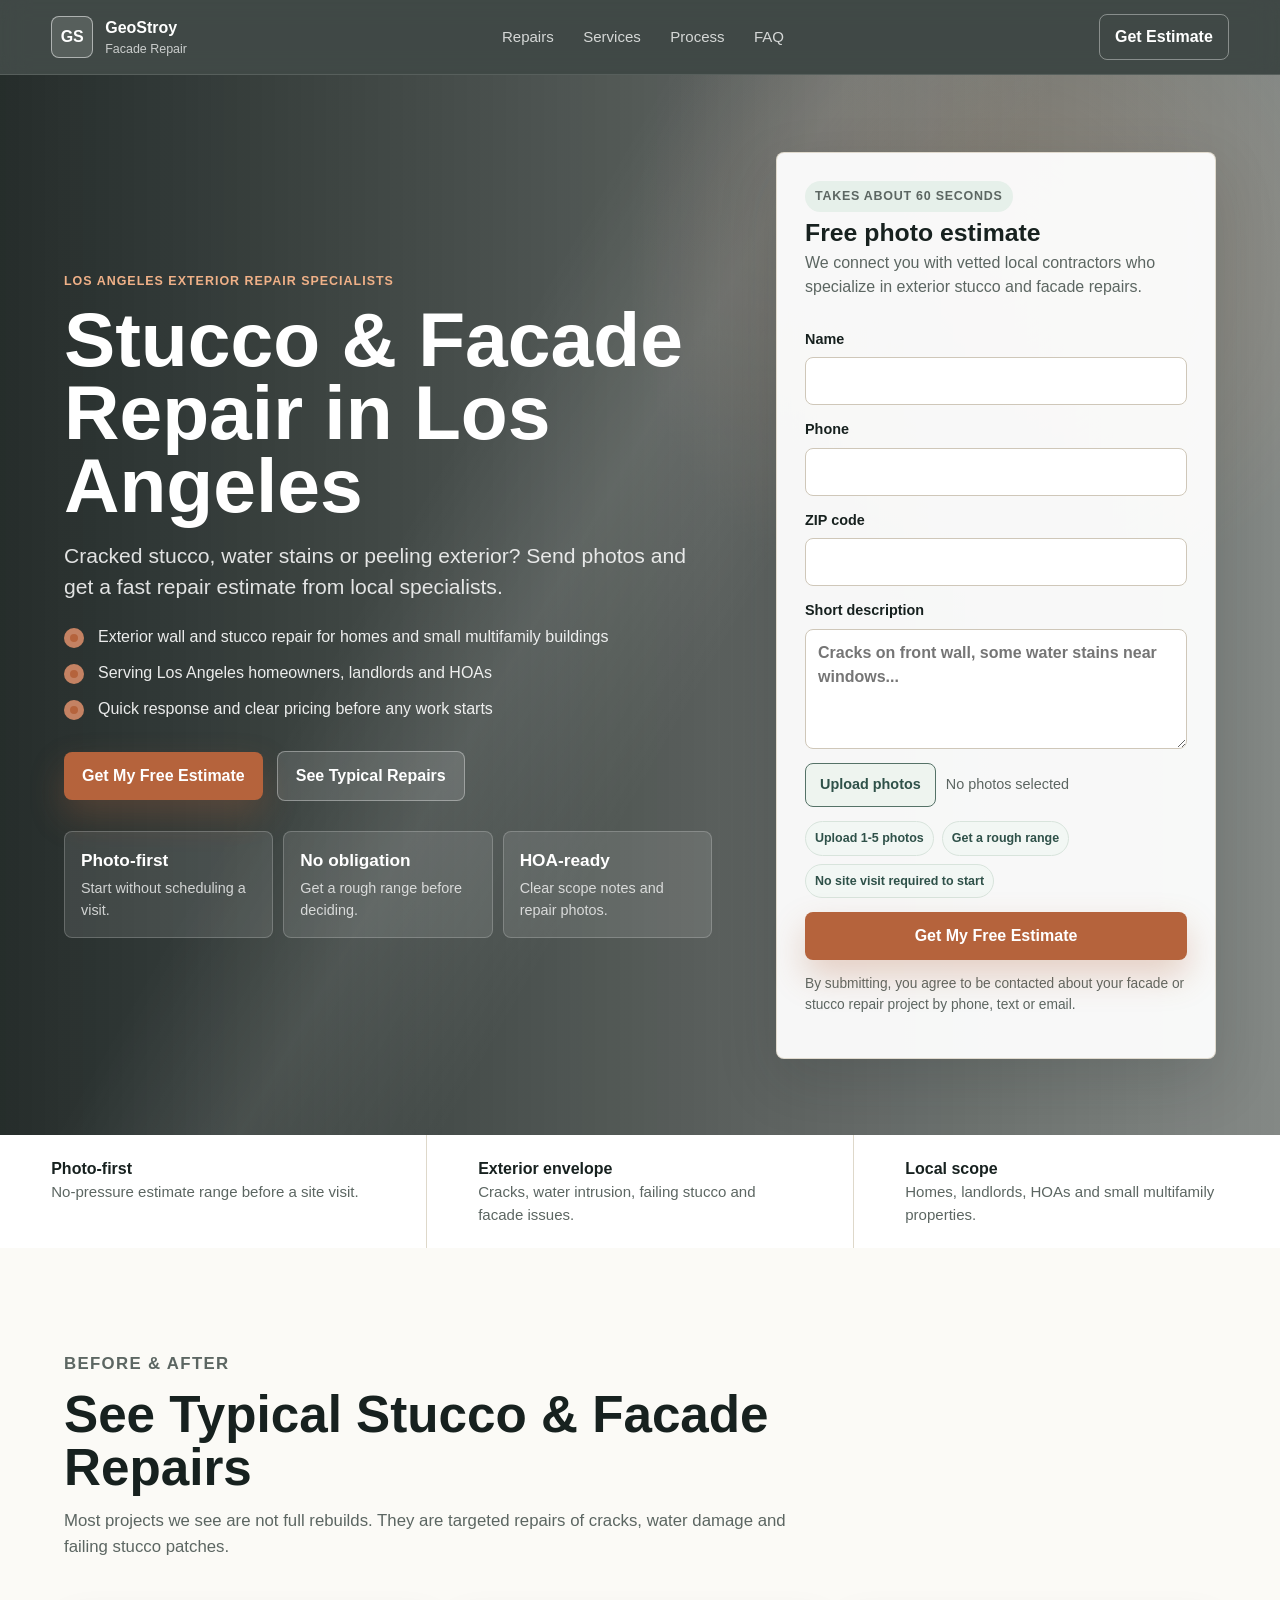
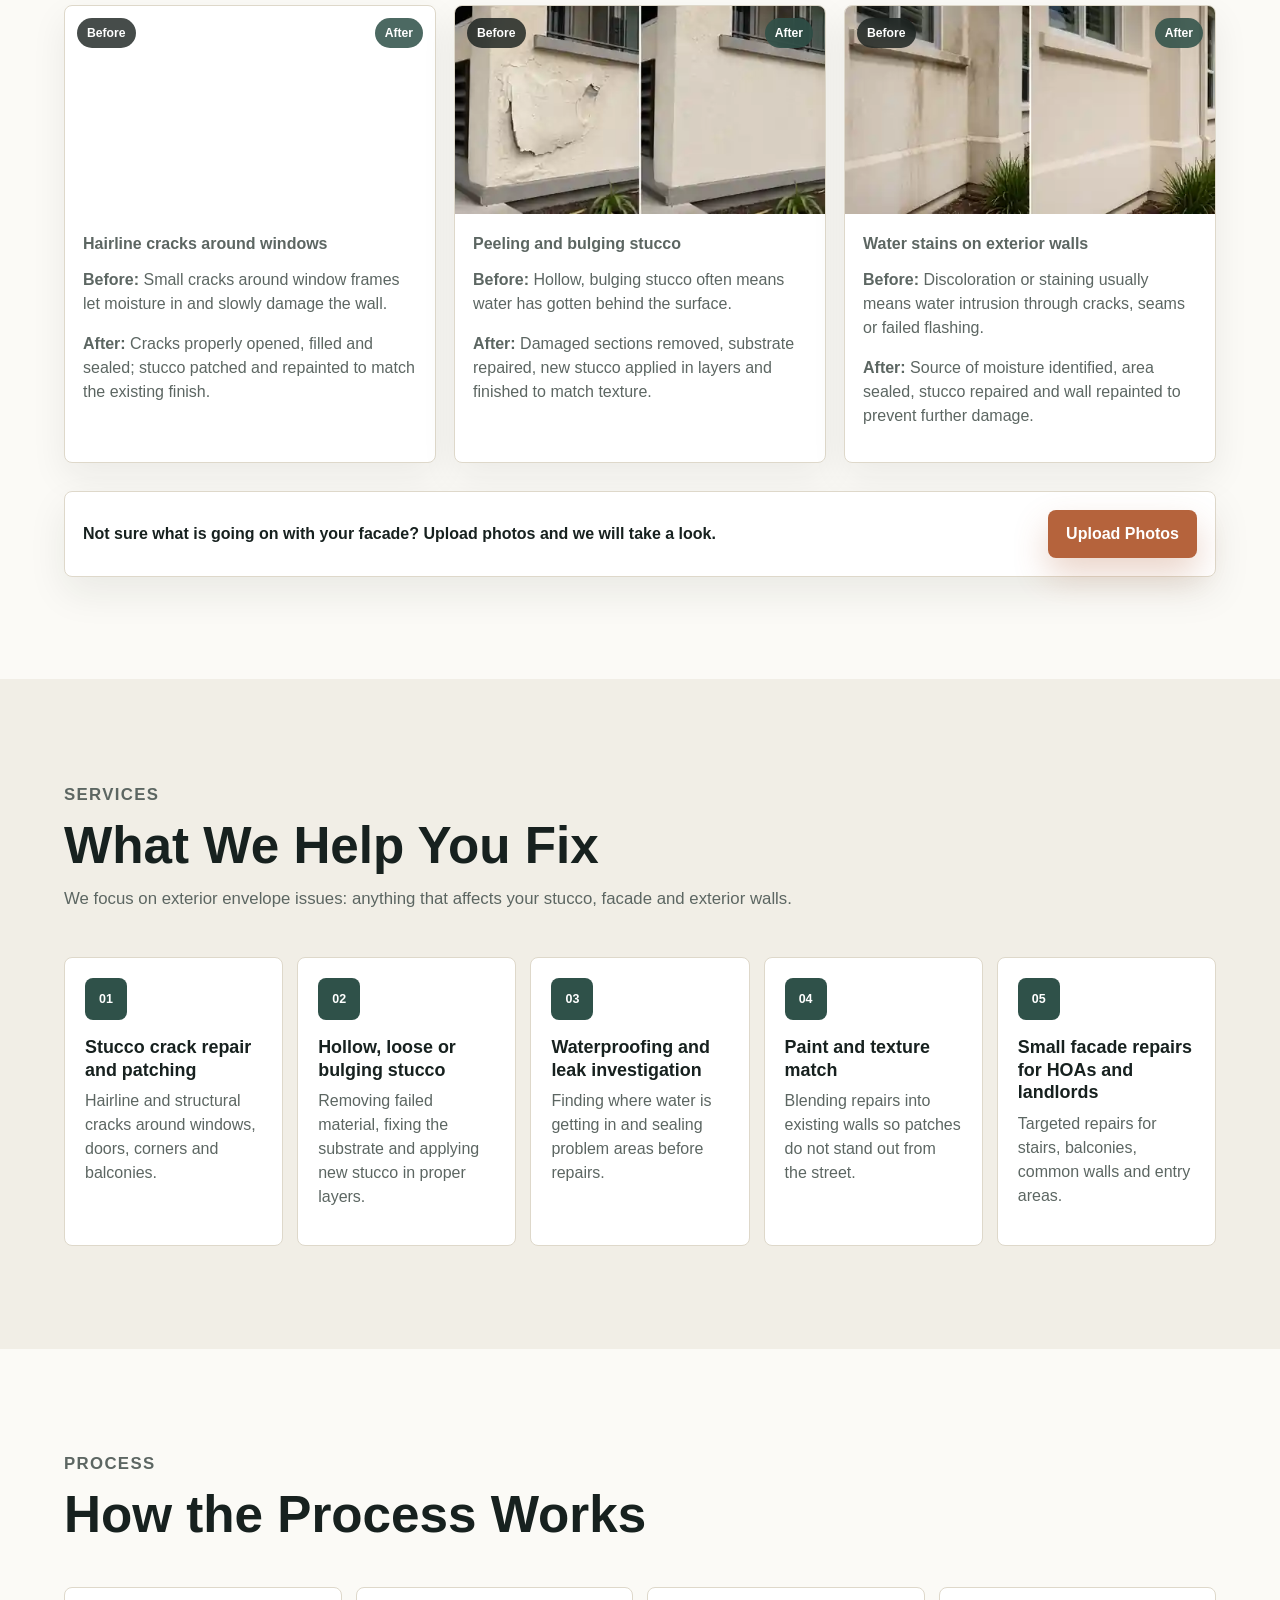
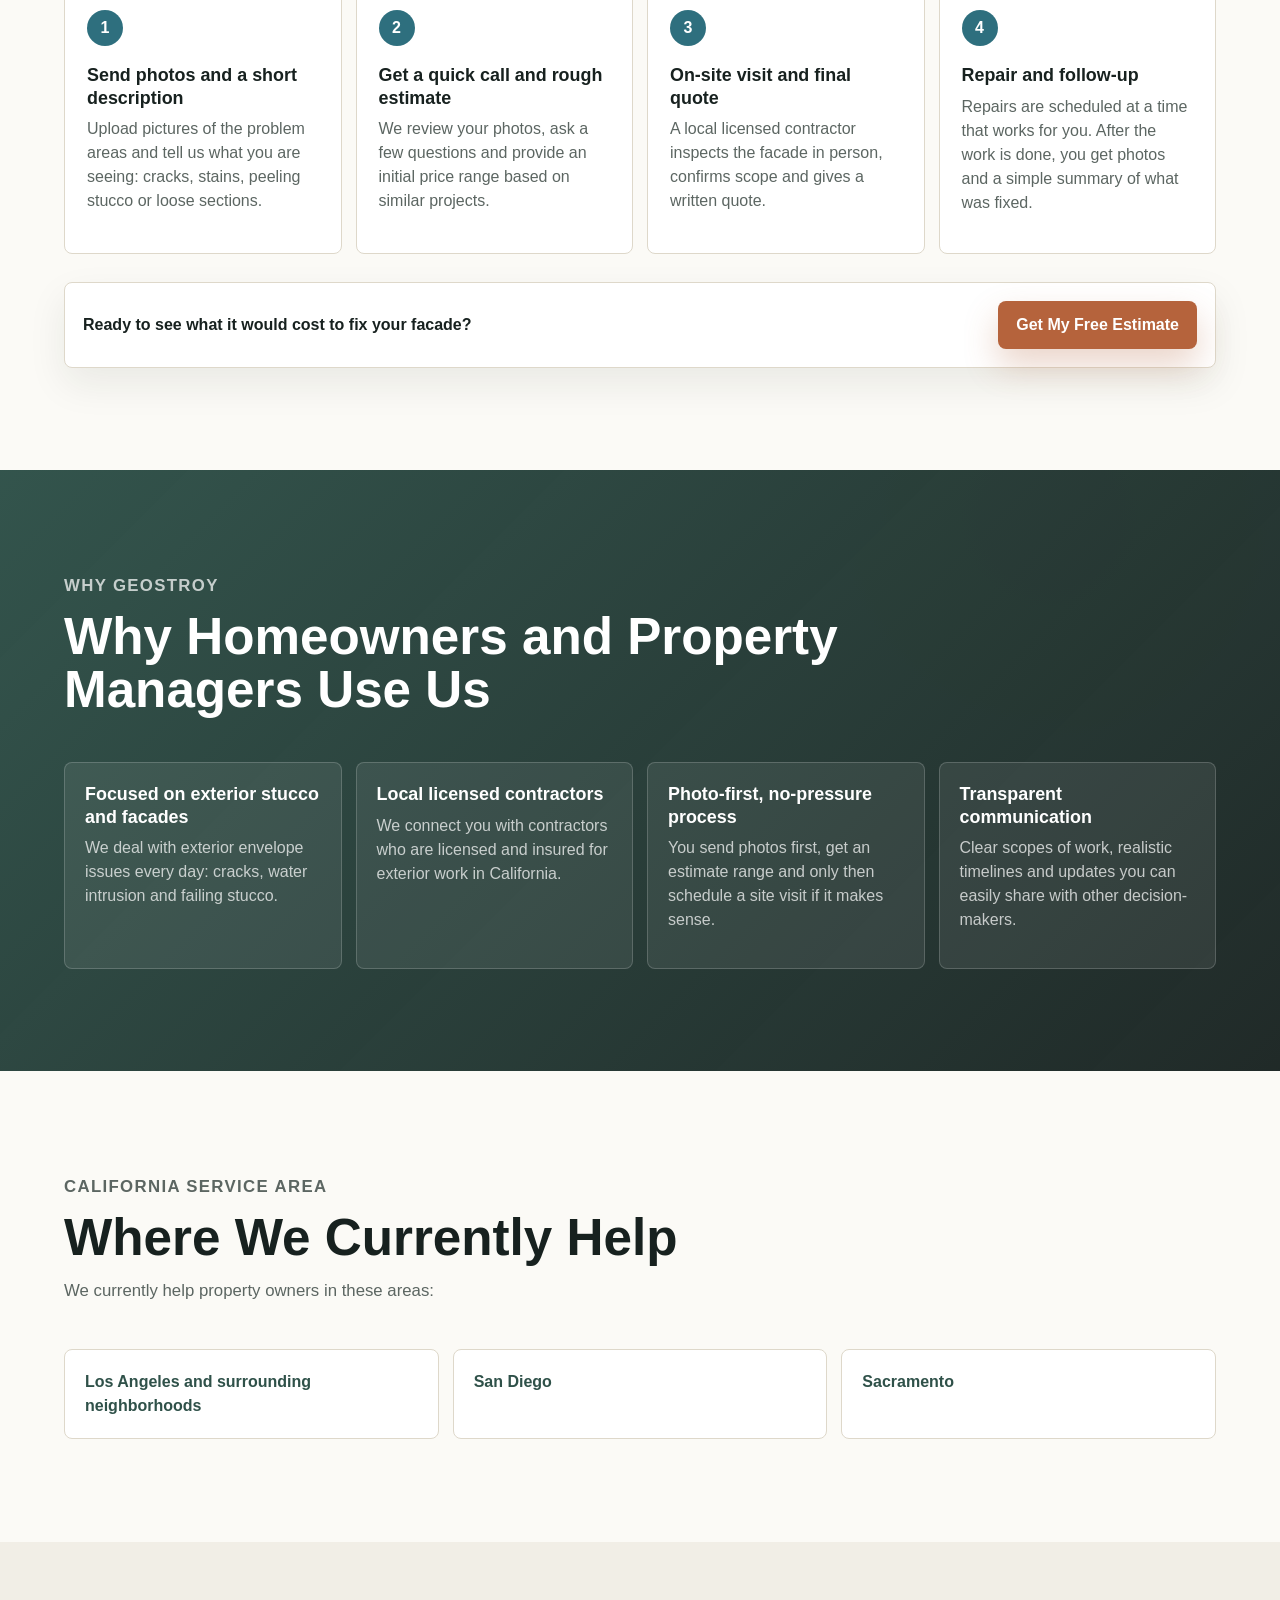
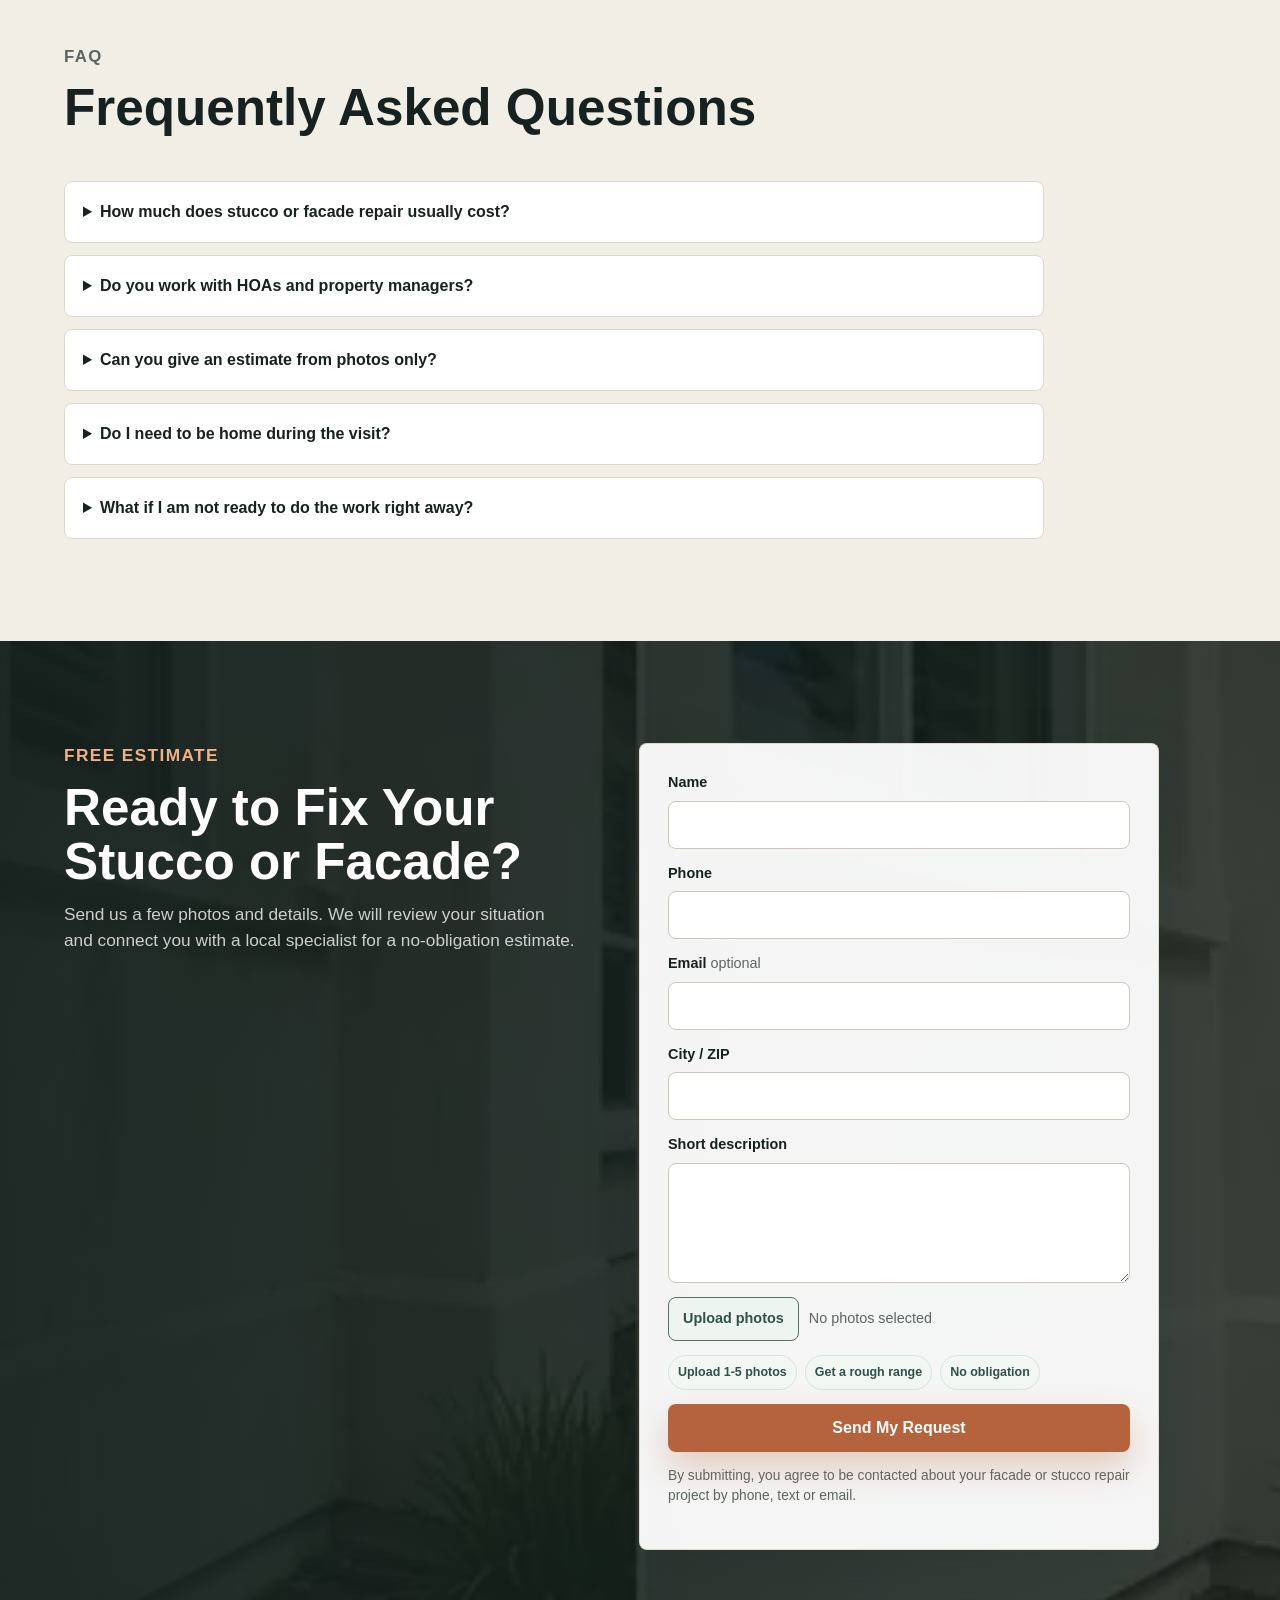
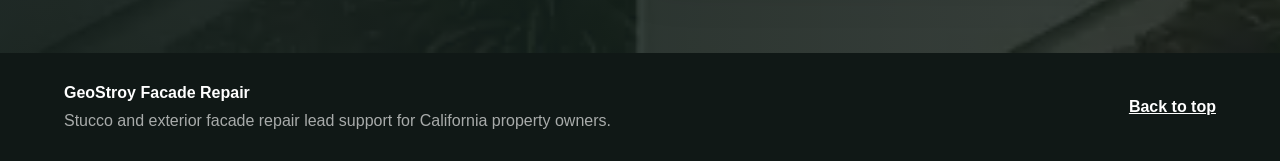
==== index.html @ 7bb6bbc4 "Add GeoStroy landing page" ====
<!doctype html>
<html lang="en">
  <head>
    <meta charset="utf-8">
    <meta name="viewport" content="width=device-width, initial-scale=1">
    <title>GeoStroy Facade Repair | Stucco & Facade Repair in Los Angeles</title>
    <meta name="description" content="Cracked stucco, water stains, or peeling exterior? Send photos and get a fast stucco and facade repair estimate from local specialists in Los Angeles.">
    <link rel="stylesheet" href="styles.css">
  </head>
  <body>
    <header class="site-header" aria-label="Main navigation">
      <a class="brand" href="#top" aria-label="GeoStroy Facade Repair home">
        <span class="brand-mark">GS</span>
        <span>
          <strong>GeoStroy</strong>
          <small>Facade Repair</small>
        </span>
      </a>
      <nav class="nav-links" aria-label="Page sections">
        <a href="#repairs">Repairs</a>
        <a href="#services">Services</a>
        <a href="#process">Process</a>
        <a href="#faq">FAQ</a>
      </nav>
      <a class="header-cta" href="#estimate">Get Estimate</a>
    </header>

    <main id="top">
      <section class="hero">
        <div class="hero-content">
          <p class="eyebrow">Los Angeles exterior repair specialists</p>
          <h1>Stucco &amp; Facade Repair in Los Angeles</h1>
          <p class="hero-subtitle">Cracked stucco, water stains or peeling exterior? Send photos and get a fast repair estimate from local specialists.</p>
          <ul class="hero-points" aria-label="Key benefits">
            <li>Exterior wall and stucco repair for homes and small multifamily buildings</li>
            <li>Serving Los Angeles homeowners, landlords and HOAs</li>
            <li>Quick response and clear pricing before any work starts</li>
          </ul>
          <div class="hero-actions">
            <a class="button button-primary" href="#estimate">Get My Free Estimate</a>
            <a class="button button-secondary" href="#repairs">See Typical Repairs</a>
          </div>
          <div class="hero-trust" aria-label="Estimate advantages">
            <div>
              <strong>Photo-first</strong>
              <span>Start without scheduling a visit.</span>
            </div>
            <div>
              <strong>No obligation</strong>
              <span>Get a rough range before deciding.</span>
            </div>
            <div>
              <strong>HOA-ready</strong>
              <span>Clear scope notes and repair photos.</span>
            </div>
          </div>
        </div>

        <form class="lead-form hero-form" id="estimate" data-lead-form data-source="hero">
          <div class="form-heading">
            <p class="form-kicker">Takes about 60 seconds</p>
            <h2>Free photo estimate</h2>
            <p>We connect you with vetted local contractors who specialize in exterior stucco and facade repairs.</p>
          </div>
          <label>
            <span>Name</span>
            <input type="text" name="name" autocomplete="name" required>
          </label>
          <label>
            <span>Phone</span>
            <input type="tel" name="phone" autocomplete="tel" required>
          </label>
          <label>
            <span>ZIP code</span>
            <input type="text" name="zip" inputmode="numeric" autocomplete="postal-code" required>
          </label>
          <label>
            <span>Short description</span>
            <textarea name="description" rows="4" placeholder="Cracks on front wall, some water stains near windows..." required></textarea>
          </label>
          <label class="file-control">
            <input type="file" name="photos" accept="image/*" multiple>
            <span class="file-button">Upload photos</span>
            <span class="file-name" data-file-name>No photos selected</span>
          </label>
          <div class="form-perks" aria-label="Form benefits">
            <span>Upload 1-5 photos</span>
            <span>Get a rough range</span>
            <span>No site visit required to start</span>
          </div>
          <button class="button button-primary form-submit" type="submit">Get My Free Estimate</button>
          <p class="form-note">By submitting, you agree to be contacted about your facade or stucco repair project by phone, text or email.</p>
          <p class="form-status" role="status" aria-live="polite"></p>
        </form>
      </section>

      <section class="proof-strip" aria-label="Project proof points">
        <div>
          <strong>Photo-first</strong>
          <span>No-pressure estimate range before a site visit.</span>
        </div>
        <div>
          <strong>Exterior envelope</strong>
          <span>Cracks, water intrusion, failing stucco and facade issues.</span>
        </div>
        <div>
          <strong>Local scope</strong>
          <span>Homes, landlords, HOAs and small multifamily properties.</span>
        </div>
      </section>

      <section class="section" id="repairs">
        <div class="section-heading">
          <p class="eyebrow">Before &amp; after</p>
          <h2>See Typical Stucco &amp; Facade Repairs</h2>
          <p>Most projects we see are not full rebuilds. They are targeted repairs of cracks, water damage and failing stucco patches.</p>
        </div>
        <div class="repair-grid">
          <article class="repair-card">
            <div class="repair-media">
              <img src="assets/stucco-cracks-before-after-480q30.webp" alt="Before and after stucco cracks repaired around a window" loading="lazy">
              <span class="before-badge">Before</span>
              <span class="after-badge">After</span>
            </div>
            <div class="card-body">
              <p class="card-label">Hairline cracks around windows</p>
              <p><strong>Before:</strong> Small cracks around window frames let moisture in and slowly damage the wall.</p>
              <p><strong>After:</strong> Cracks properly opened, filled and sealed; stucco patched and repainted to match the existing finish.</p>
            </div>
          </article>
          <article class="repair-card">
            <div class="repair-media">
              <img src="assets/peeling-stucco-before-after-480q30.webp" alt="Before and after peeling stucco repaired on an exterior wall" loading="lazy">
              <span class="before-badge">Before</span>
              <span class="after-badge">After</span>
            </div>
            <div class="card-body">
              <p class="card-label">Peeling and bulging stucco</p>
              <p><strong>Before:</strong> Hollow, bulging stucco often means water has gotten behind the surface.</p>
              <p><strong>After:</strong> Damaged sections removed, substrate repaired, new stucco applied in layers and finished to match texture.</p>
            </div>
          </article>
          <article class="repair-card">
            <div class="repair-media">
              <img src="assets/water-stains-before-after-480q30.webp" alt="Before and after water stains removed from exterior stucco" loading="lazy">
              <span class="before-badge">Before</span>
              <span class="after-badge">After</span>
            </div>
            <div class="card-body">
              <p class="card-label">Water stains on exterior walls</p>
              <p><strong>Before:</strong> Discoloration or staining usually means water intrusion through cracks, seams or failed flashing.</p>
              <p><strong>After:</strong> Source of moisture identified, area sealed, stucco repaired and wall repainted to prevent further damage.</p>
            </div>
          </article>
        </div>
        <div class="inline-cta">
          <p>Not sure what is going on with your facade? Upload photos and we will take a look.</p>
          <a class="button button-primary" href="#estimate">Upload Photos</a>
        </div>
      </section>

      <section class="section muted" id="services">
        <div class="section-heading">
          <p class="eyebrow">Services</p>
          <h2>What We Help You Fix</h2>
          <p>We focus on exterior envelope issues: anything that affects your stucco, facade and exterior walls.</p>
        </div>
        <div class="service-grid">
          <article>
            <span class="icon" aria-hidden="true">01</span>
            <h3>Stucco crack repair and patching</h3>
            <p>Hairline and structural cracks around windows, doors, corners and balconies.</p>
          </article>
          <article>
            <span class="icon" aria-hidden="true">02</span>
            <h3>Hollow, loose or bulging stucco</h3>
            <p>Removing failed material, fixing the substrate and applying new stucco in proper layers.</p>
          </article>
          <article>
            <span class="icon" aria-hidden="true">03</span>
            <h3>Waterproofing and leak investigation</h3>
            <p>Finding where water is getting in and sealing problem areas before repairs.</p>
          </article>
          <article>
            <span class="icon" aria-hidden="true">04</span>
            <h3>Paint and texture match</h3>
            <p>Blending repairs into existing walls so patches do not stand out from the street.</p>
          </article>
          <article>
            <span class="icon" aria-hidden="true">05</span>
            <h3>Small facade repairs for HOAs and landlords</h3>
            <p>Targeted repairs for stairs, balconies, common walls and entry areas.</p>
          </article>
        </div>
      </section>

      <section class="section process" id="process">
        <div class="section-heading">
          <p class="eyebrow">Process</p>
          <h2>How the Process Works</h2>
        </div>
        <div class="timeline">
          <article>
            <span>1</span>
            <h3>Send photos and a short description</h3>
            <p>Upload pictures of the problem areas and tell us what you are seeing: cracks, stains, peeling stucco or loose sections.</p>
          </article>
          <article>
            <span>2</span>
            <h3>Get a quick call and rough estimate</h3>
            <p>We review your photos, ask a few questions and provide an initial price range based on similar projects.</p>
          </article>
          <article>
            <span>3</span>
            <h3>On-site visit and final quote</h3>
            <p>A local licensed contractor inspects the facade in person, confirms scope and gives a written quote.</p>
          </article>
          <article>
            <span>4</span>
            <h3>Repair and follow-up</h3>
            <p>Repairs are scheduled at a time that works for you. After the work is done, you get photos and a simple summary of what was fixed.</p>
          </article>
        </div>
        <div class="inline-cta">
          <p>Ready to see what it would cost to fix your facade?</p>
          <a class="button button-primary" href="#estimate">Get My Free Estimate</a>
        </div>
      </section>

      <section class="section trust">
        <div class="section-heading">
          <p class="eyebrow">Why GeoStroy</p>
          <h2>Why Homeowners and Property Managers Use Us</h2>
        </div>
        <div class="trust-grid">
          <article>
            <h3>Focused on exterior stucco and facades</h3>
            <p>We deal with exterior envelope issues every day: cracks, water intrusion and failing stucco.</p>
          </article>
          <article>
            <h3>Local licensed contractors</h3>
            <p>We connect you with contractors who are licensed and insured for exterior work in California.</p>
          </article>
          <article>
            <h3>Photo-first, no-pressure process</h3>
            <p>You send photos first, get an estimate range and only then schedule a site visit if it makes sense.</p>
          </article>
          <article>
            <h3>Transparent communication</h3>
            <p>Clear scopes of work, realistic timelines and updates you can easily share with other decision-makers.</p>
          </article>
        </div>
      </section>

      <section class="section service-area" id="areas">
        <div class="section-heading">
          <p class="eyebrow">California service area</p>
          <h2>Where We Currently Help</h2>
          <p>We currently help property owners in these areas:</p>
        </div>
        <div class="area-links">
          <a href="locations/los-angeles.html">Los Angeles and surrounding neighborhoods</a>
          <a href="locations/san-diego.html">San Diego</a>
          <a href="locations/sacramento.html">Sacramento</a>
        </div>
      </section>

      <section class="section faq muted" id="faq">
        <div class="section-heading">
          <p class="eyebrow">FAQ</p>
          <h2>Frequently Asked Questions</h2>
        </div>
        <div class="faq-list">
          <details>
            <summary>How much does stucco or facade repair usually cost?</summary>
            <p>Most small stucco repairs and crack fixes for a single-family home fall somewhere between $500 and $3,000, depending on how many areas are affected and whether there is water damage behind the surface. Larger multifamily or HOA projects can cost more and usually require an on-site inspection for accurate pricing.</p>
          </details>
          <details>
            <summary>Do you work with HOAs and property managers?</summary>
            <p>Yes. Many of our projects come from HOAs, small multifamily owners and property managers who need targeted repairs with clear documentation and photos for their boards.</p>
          </details>
          <details>
            <summary>Can you give an estimate from photos only?</summary>
            <p>We can usually provide a rough range based on photos and your description. A firm quote requires a site visit to see what is happening behind the surface.</p>
          </details>
          <details>
            <summary>Do I need to be home during the visit?</summary>
            <p>For exterior inspections, access is often possible without you being present, as long as we can reach the areas that need to be checked.</p>
          </details>
          <details>
            <summary>What if I am not ready to do the work right away?</summary>
            <p>That is fine. Our goal is to help you understand the condition of your facade and what it would take to fix it, so you can plan ahead.</p>
          </details>
        </div>
      </section>

      <section class="section bottom-cta">
        <div class="bottom-copy">
          <p class="eyebrow">Free estimate</p>
          <h2>Ready to Fix Your Stucco or Facade?</h2>
          <p>Send us a few photos and details. We will review your situation and connect you with a local specialist for a no-obligation estimate.</p>
        </div>
        <form class="lead-form" data-lead-form data-source="bottom">
          <label>
            <span>Name</span>
            <input type="text" name="name" autocomplete="name" required>
          </label>
          <label>
            <span>Phone</span>
            <input type="tel" name="phone" autocomplete="tel" required>
          </label>
          <label>
            <span>Email <em>optional</em></span>
            <input type="email" name="email" autocomplete="email">
          </label>
          <label>
            <span>City / ZIP</span>
            <input type="text" name="cityZip" autocomplete="postal-code" required>
          </label>
          <label>
            <span>Short description</span>
            <textarea name="description" rows="4" required></textarea>
          </label>
          <label class="file-control">
            <input type="file" name="photos" accept="image/*" multiple>
            <span class="file-button">Upload photos</span>
            <span class="file-name" data-file-name>No photos selected</span>
          </label>
          <div class="form-perks" aria-label="Form benefits">
            <span>Upload 1-5 photos</span>
            <span>Get a rough range</span>
            <span>No obligation</span>
          </div>
          <button class="button button-primary form-submit" type="submit">Send My Request</button>
          <p class="form-note">By submitting, you agree to be contacted about your facade or stucco repair project by phone, text or email.</p>
          <p class="form-status" role="status" aria-live="polite"></p>
        </form>
      </section>
    </main>

    <a class="mobile-sticky-cta" href="#estimate" aria-label="Get a free stucco repair estimate">
      <strong>Get My Free Estimate</strong>
      <span>Upload photos in about 60 seconds</span>
    </a>

    <footer class="site-footer">
      <div>
        <strong>GeoStroy Facade Repair</strong>
        <p>Stucco and exterior facade repair lead support for California property owners.</p>
      </div>
      <a href="#top">Back to top</a>
    </footer>

    <script src="script.js"></script>
  </body>
</html>
---- styles.css ----
:root {
  --ink: #17211f;
  --muted-ink: #5c6662;
  --paper: #fbfaf6;
  --surface: #ffffff;
  --sand: #eee6d7;
  --sage: #557267;
  --sage-dark: #2f5149;
  --clay: #b5633c;
  --ocean: #2e6f7e;
  --line: #ded8ca;
  --shadow: 0 22px 60px rgba(23, 33, 31, 0.16);
  --shadow-strong: 0 30px 90px rgba(11, 22, 19, 0.28);
  --radius: 8px;
}

* {
  box-sizing: border-box;
}

html {
  scroll-behavior: smooth;
}

body {
  margin: 0;
  color: var(--ink);
  background: var(--paper);
  font-family: Arial, Helvetica, sans-serif;
  line-height: 1.5;
}

body::selection {
  color: #fff;
  background: var(--sage-dark);
}

img {
  display: block;
  max-width: 100%;
}

a {
  color: inherit;
}

.site-header {
  position: sticky;
  top: 0;
  z-index: 20;
  display: flex;
  align-items: center;
  justify-content: space-between;
  gap: 24px;
  padding: 14px clamp(18px, 4vw, 56px);
  color: #fff;
  background: rgba(23, 33, 31, 0.82);
  backdrop-filter: blur(14px);
  border-bottom: 1px solid rgba(255, 255, 255, 0.12);
}

.brand {
  display: inline-flex;
  align-items: center;
  gap: 12px;
  min-width: max-content;
  text-decoration: none;
}

.brand-mark {
  display: inline-grid;
  width: 42px;
  height: 42px;
  place-items: center;
  border: 1px solid rgba(255, 255, 255, 0.52);
  border-radius: var(--radius);
  color: #fff;
  background: rgba(255, 255, 255, 0.12);
  font-weight: 800;
  transition: transform 180ms ease, background 180ms ease;
}

.brand:hover .brand-mark {
  transform: rotate(-2deg) scale(1.03);
  background: rgba(255, 255, 255, 0.18);
}

.brand strong,
.brand small {
  display: block;
}

.brand small {
  color: rgba(255, 255, 255, 0.72);
  font-size: 0.78rem;
}

.nav-links {
  display: flex;
  align-items: center;
  gap: clamp(14px, 2.3vw, 30px);
  color: rgba(255, 255, 255, 0.78);
  font-size: 0.94rem;
}

.nav-links a,
.header-cta {
  text-decoration: none;
}

.nav-links a {
  position: relative;
}

.nav-links a::after {
  content: "";
  position: absolute;
  left: 0;
  right: 0;
  bottom: -8px;
  height: 2px;
  background: #f0b188;
  transform: scaleX(0);
  transform-origin: left;
  transition: transform 180ms ease;
}

.nav-links a:hover::after {
  transform: scaleX(1);
}

.header-cta {
  min-width: max-content;
  padding: 10px 15px;
  border: 1px solid rgba(255, 255, 255, 0.38);
  border-radius: var(--radius);
  color: #fff;
  font-weight: 700;
  transition: background 180ms ease, border-color 180ms ease, transform 180ms ease;
}

.header-cta:hover {
  transform: translateY(-1px);
  background: rgba(255, 255, 255, 0.13);
  border-color: rgba(255, 255, 255, 0.62);
}

.hero {
  position: relative;
  overflow: hidden;
  display: grid;
  grid-template-columns: minmax(0, 1fr) minmax(320px, 440px);
  align-items: center;
  gap: clamp(28px, 5vw, 74px);
  min-height: calc(100svh - 84px);
  padding: clamp(36px, 6vw, 90px) clamp(18px, 5vw, 74px);
  color: #fff;
  background:
    linear-gradient(90deg, rgba(14, 23, 21, 0.9) 0%, rgba(14, 23, 21, 0.72) 46%, rgba(14, 23, 21, 0.5) 100%),
    url("assets/stucco-cracks-before-after-480q30.webp") center / cover no-repeat;
}

.hero::before {
  content: "";
  position: absolute;
  inset: 0;
  pointer-events: none;
  background:
    linear-gradient(120deg, transparent 0 35%, rgba(255, 255, 255, 0.13) 45%, transparent 56%),
    radial-gradient(circle at 78% 18%, rgba(240, 177, 136, 0.28), transparent 28%);
  opacity: 0.72;
  animation: heroSheen 8s ease-in-out infinite alternate;
}

.hero > * {
  position: relative;
  z-index: 1;
}

.hero-content {
  max-width: 760px;
  animation: heroEnter 700ms ease both;
}

.eyebrow {
  margin: 0 0 12px;
  color: var(--clay);
  font-size: 0.78rem;
  font-weight: 800;
  letter-spacing: 0.08em;
  text-transform: uppercase;
}

.hero .eyebrow {
  color: #f0b188;
}

h1,
h2,
h3,
p {
  margin-top: 0;
}

h1 {
  max-width: 760px;
  margin-bottom: 18px;
  font-size: clamp(2.7rem, 6vw, 5.7rem);
  line-height: 0.95;
  letter-spacing: 0;
}

h2 {
  margin-bottom: 14px;
  font-size: clamp(2rem, 4vw, 3.4rem);
  line-height: 1.04;
  letter-spacing: 0;
}

h3 {
  margin-bottom: 8px;
  font-size: 1.12rem;
  line-height: 1.25;
}

.hero-subtitle {
  max-width: 640px;
  margin-bottom: 22px;
  color: rgba(255, 255, 255, 0.86);
  font-size: clamp(1.08rem, 2vw, 1.32rem);
}

.hero-points {
  display: grid;
  gap: 12px;
  max-width: 700px;
  margin: 0 0 30px;
  padding: 0;
  list-style: none;
}

.hero-points li {
  position: relative;
  padding-left: 34px;
  color: rgba(255, 255, 255, 0.9);
}

.hero-points li::before {
  content: "";
  position: absolute;
  left: 0;
  top: 3px;
  width: 20px;
  height: 20px;
  border-radius: 50%;
  background: var(--clay);
  box-shadow: inset 0 0 0 6px rgba(255, 255, 255, 0.2);
}

.hero-actions,
.inline-cta {
  display: flex;
  flex-wrap: wrap;
  align-items: center;
  gap: 14px;
}

.hero-trust {
  display: grid;
  grid-template-columns: repeat(3, minmax(0, 1fr));
  gap: 10px;
  max-width: 760px;
  margin-top: 30px;
}

.hero-trust div {
  min-height: 92px;
  padding: 16px;
  border: 1px solid rgba(255, 255, 255, 0.2);
  border-radius: var(--radius);
  background: rgba(255, 255, 255, 0.1);
  backdrop-filter: blur(10px);
}

.hero-trust strong,
.hero-trust span {
  display: block;
}

.hero-trust strong {
  margin-bottom: 4px;
  font-size: 1.08rem;
}

.hero-trust span {
  color: rgba(255, 255, 255, 0.76);
  font-size: 0.9rem;
}

.button {
  display: inline-flex;
  align-items: center;
  justify-content: center;
  min-height: 48px;
  padding: 12px 18px;
  border: 0;
  border-radius: var(--radius);
  cursor: pointer;
  font: inherit;
  font-weight: 800;
  text-decoration: none;
  position: relative;
  overflow: hidden;
  transition: transform 160ms ease, background 160ms ease, border-color 160ms ease, box-shadow 160ms ease;
}

.button:hover {
  transform: translateY(-1px);
}

.button-primary {
  color: #fff;
  background: var(--clay);
  box-shadow: 0 16px 34px rgba(181, 99, 60, 0.28);
}

.button-primary:hover {
  background: #9e4f2e;
  box-shadow: 0 18px 40px rgba(181, 99, 60, 0.36);
}

.button-secondary {
  color: #fff;
  background: rgba(255, 255, 255, 0.12);
  border: 1px solid rgba(255, 255, 255, 0.35);
}

.lead-form {
  display: grid;
  gap: 14px;
  padding: clamp(18px, 3vw, 28px);
  border: 1px solid rgba(222, 216, 202, 0.9);
  border-radius: var(--radius);
  color: var(--ink);
  background: rgba(255, 255, 255, 0.95);
  box-shadow: var(--shadow);
  animation: formEnter 780ms 120ms ease both;
}

.hero-form {
  align-self: center;
  transform-origin: center right;
}

.form-heading h2 {
  margin-bottom: 5px;
  font-size: 1.55rem;
}

.form-kicker {
  width: max-content;
  max-width: 100%;
  margin-bottom: 8px;
  padding: 6px 10px;
  border-radius: 999px;
  color: var(--sage-dark);
  background: #e6f0ea;
  font-size: 0.78rem;
  font-weight: 900;
  text-transform: uppercase;
  letter-spacing: 0.06em;
}

.form-heading p,
.form-note,
.form-status,
.section-heading p,
.card-body p,
.service-grid p,
.timeline p,
.trust-grid p,
.site-footer p {
  color: var(--muted-ink);
}

label {
  display: grid;
  gap: 7px;
  font-weight: 800;
  transition: color 160ms ease;
}

label:focus-within {
  color: var(--ocean);
}

label span {
  font-size: 0.9rem;
}

label em {
  color: var(--muted-ink);
  font-style: normal;
  font-weight: 500;
}

input,
textarea {
  width: 100%;
  min-height: 46px;
  border: 1px solid #cfc7b9;
  border-radius: var(--radius);
  padding: 11px 12px;
  color: var(--ink);
  background: #fff;
  font: inherit;
  transition: border-color 160ms ease, box-shadow 160ms ease, transform 160ms ease;
}

textarea {
  resize: vertical;
}

input:focus,
textarea:focus {
  outline: 3px solid rgba(46, 111, 126, 0.22);
  border-color: var(--ocean);
  box-shadow: 0 10px 24px rgba(46, 111, 126, 0.09);
}

.file-control {
  grid-template-columns: auto minmax(0, 1fr);
  align-items: center;
  gap: 10px;
  font-weight: 700;
}

.file-control input {
  position: absolute;
  width: 1px;
  height: 1px;
  overflow: hidden;
  clip: rect(0 0 0 0);
}

.file-button {
  display: inline-flex;
  align-items: center;
  justify-content: center;
  min-height: 44px;
  padding: 10px 14px;
  border: 1px solid var(--sage);
  border-radius: var(--radius);
  color: var(--sage-dark);
  background: #eef4ef;
  transition: transform 160ms ease, background 160ms ease;
}

.file-control:hover .file-button {
  transform: translateY(-1px);
  background: #e1ece5;
}

.file-name {
  min-width: 0;
  color: var(--muted-ink);
  font-size: 0.9rem;
  font-weight: 500;
  overflow-wrap: anywhere;
}

.form-submit {
  width: 100%;
}

.form-perks {
  display: flex;
  flex-wrap: wrap;
  gap: 8px;
}

.form-perks span {
  padding: 7px 9px;
  border: 1px solid #d8e4dc;
  border-radius: 999px;
  color: var(--sage-dark);
  background: #f2f7f4;
  font-size: 0.78rem;
  font-weight: 800;
}

.form-note,
.form-status {
  margin: 0;
  font-size: 0.86rem;
}

.form-status.success {
  color: var(--sage-dark);
  font-weight: 800;
}

.form-status.error {
  color: #9d2f26;
  font-weight: 800;
}

.proof-strip {
  display: grid;
  grid-template-columns: repeat(3, 1fr);
  gap: 1px;
  background: var(--line);
}

.proof-strip div {
  padding: 22px clamp(18px, 4vw, 56px);
  background: var(--surface);
  transition: transform 180ms ease, box-shadow 180ms ease;
}

.proof-strip div:hover {
  transform: translateY(-2px);
  box-shadow: 0 16px 38px rgba(23, 33, 31, 0.08);
}

.proof-strip strong,
.proof-strip span {
  display: block;
}

.proof-strip span {
  color: var(--muted-ink);
  font-size: 0.94rem;
}

.section {
  padding: clamp(58px, 8vw, 108px) clamp(18px, 5vw, 74px);
}

.muted {
  background: #f1eee6;
}

.section-heading {
  max-width: 850px;
  margin-bottom: clamp(26px, 4vw, 46px);
}

.section-heading p {
  max-width: 760px;
  font-size: 1.05rem;
}

.repair-grid {
  display: grid;
  grid-template-columns: repeat(3, minmax(0, 1fr));
  gap: 18px;
}

.repair-card,
.service-grid article,
.trust-grid article,
.timeline article,
.faq-list details {
  border: 1px solid var(--line);
  border-radius: var(--radius);
  background: var(--surface);
}

.repair-card {
  overflow: hidden;
  box-shadow: 0 14px 36px rgba(23, 33, 31, 0.07);
  transition: transform 220ms ease, box-shadow 220ms ease, border-color 220ms ease;
}

.repair-card:hover {
  transform: translateY(-5px);
  border-color: rgba(85, 114, 103, 0.45);
  box-shadow: var(--shadow);
}

.repair-media {
  position: relative;
  overflow: hidden;
}

.repair-media img {
  width: 100%;
  aspect-ratio: 16 / 9;
  object-fit: cover;
  transition: transform 360ms ease;
}

.repair-card:hover .repair-media img {
  transform: scale(1.035);
}

.before-badge,
.after-badge {
  position: absolute;
  top: 12px;
  padding: 6px 10px;
  border-radius: 999px;
  color: #fff;
  background: rgba(18, 26, 24, 0.78);
  backdrop-filter: blur(8px);
  font-size: 0.76rem;
  font-weight: 900;
}

.before-badge {
  left: 12px;
}

.after-badge {
  right: 12px;
  background: rgba(47, 81, 73, 0.86);
}

.card-body {
  padding: 18px;
}

.card-label {
  margin-bottom: 12px;
  color: var(--sage-dark);
  font-weight: 900;
}

.inline-cta {
  justify-content: space-between;
  margin-top: 28px;
  padding: 18px;
  border: 1px solid var(--line);
  border-radius: var(--radius);
  background: var(--surface);
  box-shadow: 0 16px 38px rgba(23, 33, 31, 0.08);
}

.inline-cta p {
  margin: 0;
  color: var(--ink);
  font-weight: 800;
}

.service-grid {
  display: grid;
  grid-template-columns: repeat(5, minmax(0, 1fr));
  gap: 14px;
}

.service-grid article,
.trust-grid article {
  padding: 20px;
  transition: transform 180ms ease, box-shadow 180ms ease, border-color 180ms ease;
}

.service-grid article:hover,
.trust-grid article:hover,
.timeline article:hover,
.area-links a:hover,
.faq-list details:hover {
  transform: translateY(-3px);
  border-color: rgba(85, 114, 103, 0.48);
  box-shadow: 0 18px 46px rgba(23, 33, 31, 0.1);
}

.icon {
  display: inline-grid;
  width: 42px;
  height: 42px;
  place-items: center;
  margin-bottom: 16px;
  border-radius: var(--radius);
  color: #fff;
  background: var(--sage-dark);
  font-size: 0.78rem;
  font-weight: 900;
  transition: transform 180ms ease, background 180ms ease;
}

.service-grid article:hover .icon {
  transform: rotate(-3deg) scale(1.05);
  background: var(--ocean);
}

.process {
  background: var(--paper);
}

.timeline {
  display: grid;
  grid-template-columns: repeat(4, minmax(0, 1fr));
  gap: 14px;
}

.timeline article {
  position: relative;
  padding: 22px;
  overflow: hidden;
  transition: transform 180ms ease, box-shadow 180ms ease, border-color 180ms ease;
}

.timeline article::after {
  content: "";
  position: absolute;
  inset: auto 22px 0;
  height: 3px;
  background: var(--clay);
  transform: scaleX(0);
  transform-origin: left;
  transition: transform 220ms ease;
}

.timeline article:hover::after {
  transform: scaleX(1);
}

.timeline span {
  display: inline-grid;
  width: 36px;
  height: 36px;
  place-items: center;
  margin-bottom: 18px;
  border-radius: 50%;
  color: #fff;
  background: var(--ocean);
  font-weight: 900;
}

.trust {
  color: #fff;
  background: var(--sage-dark);
  background:
    linear-gradient(135deg, rgba(47, 81, 73, 0.98), rgba(23, 33, 31, 0.96)),
    radial-gradient(circle at 82% 8%, rgba(240, 177, 136, 0.2), transparent 24%);
}

.trust .eyebrow,
.bottom-cta .eyebrow {
  color: #f0b188;
}

.trust .section-heading p,
.trust-grid p {
  color: rgba(255, 255, 255, 0.72);
}

.trust-grid {
  display: grid;
  grid-template-columns: repeat(4, minmax(0, 1fr));
  gap: 14px;
}

.trust-grid article {
  border-color: rgba(255, 255, 255, 0.18);
  background: rgba(255, 255, 255, 0.08);
}

.service-area {
  background: var(--paper);
}

.area-links {
  display: grid;
  grid-template-columns: repeat(3, minmax(0, 1fr));
  gap: 14px;
}

.area-links a {
  padding: 20px;
  border: 1px solid var(--line);
  border-radius: var(--radius);
  color: var(--sage-dark);
  background: #fff;
  font-weight: 900;
  text-decoration: none;
  transition: transform 180ms ease, box-shadow 180ms ease, border-color 180ms ease, color 180ms ease;
}

.area-links a:hover {
  color: var(--ocean);
}

.faq-list {
  display: grid;
  gap: 12px;
  max-width: 980px;
}

.faq-list details {
  padding: 0 18px;
  transition: transform 180ms ease, box-shadow 180ms ease, border-color 180ms ease;
}

.faq-list summary {
  cursor: pointer;
  padding: 18px 0;
  font-weight: 900;
}

.faq-list p {
  margin-bottom: 18px;
  color: var(--muted-ink);
}

.bottom-cta {
  display: grid;
  grid-template-columns: minmax(0, 0.9fr) minmax(320px, 520px);
  gap: clamp(28px, 5vw, 70px);
  align-items: start;
  color: #fff;
  background:
    linear-gradient(90deg, rgba(20, 32, 29, 0.94), rgba(20, 32, 29, 0.8)),
    url("assets/water-stains-before-after-480q30.webp") center / cover no-repeat;
}

.bottom-copy {
  position: sticky;
  top: 110px;
}

.bottom-copy p {
  max-width: 620px;
  color: rgba(255, 255, 255, 0.78);
  font-size: 1.08rem;
}

.site-footer {
  display: flex;
  align-items: center;
  justify-content: space-between;
  gap: 20px;
  padding: 28px clamp(18px, 5vw, 74px);
  color: #fff;
  background: #101816;
}

.site-footer p {
  margin: 4px 0 0;
  color: rgba(255, 255, 255, 0.64);
}

.site-footer a {
  color: #fff;
  font-weight: 800;
}

.mobile-sticky-cta {
  position: fixed;
  left: 16px;
  right: 16px;
  bottom: 14px;
  z-index: 30;
  display: none;
  padding: 12px 16px;
  border: 1px solid rgba(255, 255, 255, 0.34);
  border-radius: var(--radius);
  color: #fff;
  background: rgba(181, 99, 60, 0.96);
  box-shadow: var(--shadow-strong);
  text-align: center;
  text-decoration: none;
  transform: translateY(120%);
  transition: transform 220ms ease, opacity 220ms ease;
}

.mobile-sticky-cta strong,
.mobile-sticky-cta span {
  display: block;
}

.mobile-sticky-cta span {
  color: rgba(255, 255, 255, 0.82);
  font-size: 0.82rem;
}

.show-sticky-cta .mobile-sticky-cta {
  transform: translateY(0);
}

.hide-sticky-cta .mobile-sticky-cta {
  opacity: 0;
  pointer-events: none;
}

.reveal {
  opacity: 0;
  transform: translateY(24px);
  transition: opacity 560ms ease, transform 560ms ease;
  transition-delay: var(--reveal-delay, 0ms);
}

.reveal.is-visible {
  opacity: 1;
  transform: translateY(0);
}

@keyframes heroEnter {
  from {
    opacity: 0;
    transform: translateY(18px);
  }
  to {
    opacity: 1;
    transform: translateY(0);
  }
}

@keyframes formEnter {
  from {
    opacity: 0;
    transform: translateY(24px) scale(0.98);
  }
  to {
    opacity: 1;
    transform: translateY(0) scale(1);
  }
}

@keyframes heroSheen {
  from {
    transform: translateX(-4%);
    opacity: 0.45;
  }
  to {
    transform: translateX(4%);
    opacity: 0.8;
  }
}

.location-hero {
  min-height: 64svh;
  grid-template-columns: minmax(0, 1fr);
  align-items: end;
}

.location-hero .hero-content {
  max-width: 880px;
}

.compact-section {
  padding-top: clamp(44px, 6vw, 82px);
}

@media (max-width: 1120px) {
  .service-grid,
  .timeline,
  .trust-grid {
    grid-template-columns: repeat(2, minmax(0, 1fr));
  }

  .repair-grid {
    grid-template-columns: 1fr;
  }
}

@media (max-width: 860px) {
  .site-header {
    align-items: flex-start;
  }

  .nav-links {
    display: none;
  }

  .hero,
  .bottom-cta {
    grid-template-columns: 1fr;
  }

  .hero {
    min-height: auto;
  }

  .hero-form {
    align-self: stretch;
  }

  .proof-strip,
  .area-links {
    grid-template-columns: 1fr;
  }

  .hero-trust {
    grid-template-columns: 1fr;
  }

  .bottom-copy {
    position: static;
  }

  .mobile-sticky-cta {
    display: block;
  }

  body {
    padding-bottom: 84px;
  }
}

@media (max-width: 620px) {
  .site-header {
    padding: 12px 16px;
  }

  .brand small {
    display: none;
  }

  .header-cta {
    padding: 9px 12px;
    font-size: 0.9rem;
  }

  h1 {
    font-size: clamp(2.45rem, 16vw, 4rem);
  }

  .hero,
  .section {
    padding-inline: 16px;
  }

  .service-grid,
  .timeline,
  .trust-grid {
    grid-template-columns: 1fr;
  }

  .lead-form {
    padding: 16px;
  }

  .file-control {
    grid-template-columns: 1fr;
  }

  .site-footer {
    align-items: flex-start;
    flex-direction: column;
  }
}

@media (prefers-reduced-motion: reduce) {
  *,
  *::before,
  *::after {
    animation-duration: 1ms !important;
    animation-iteration-count: 1 !important;
    scroll-behavior: auto !important;
    transition-duration: 1ms !important;
  }

  .reveal {
    opacity: 1;
    transform: none;
  }
}
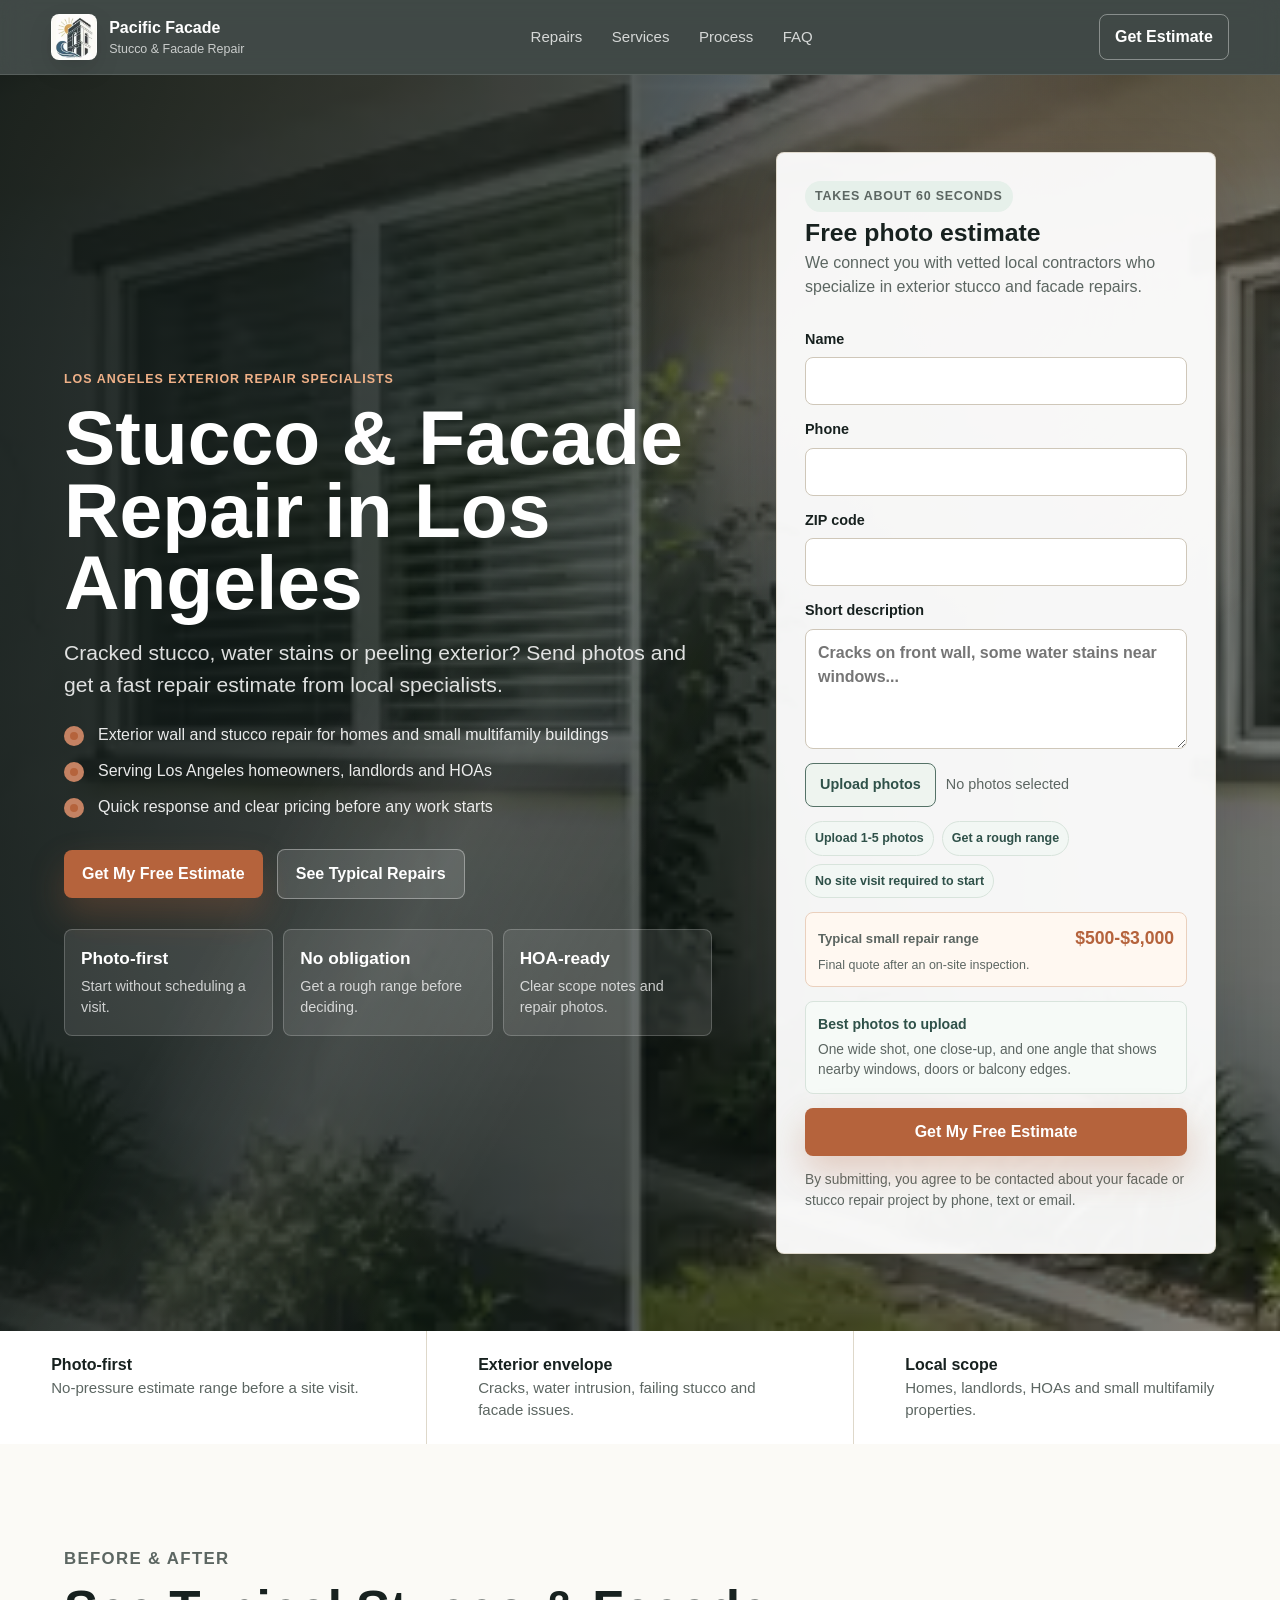
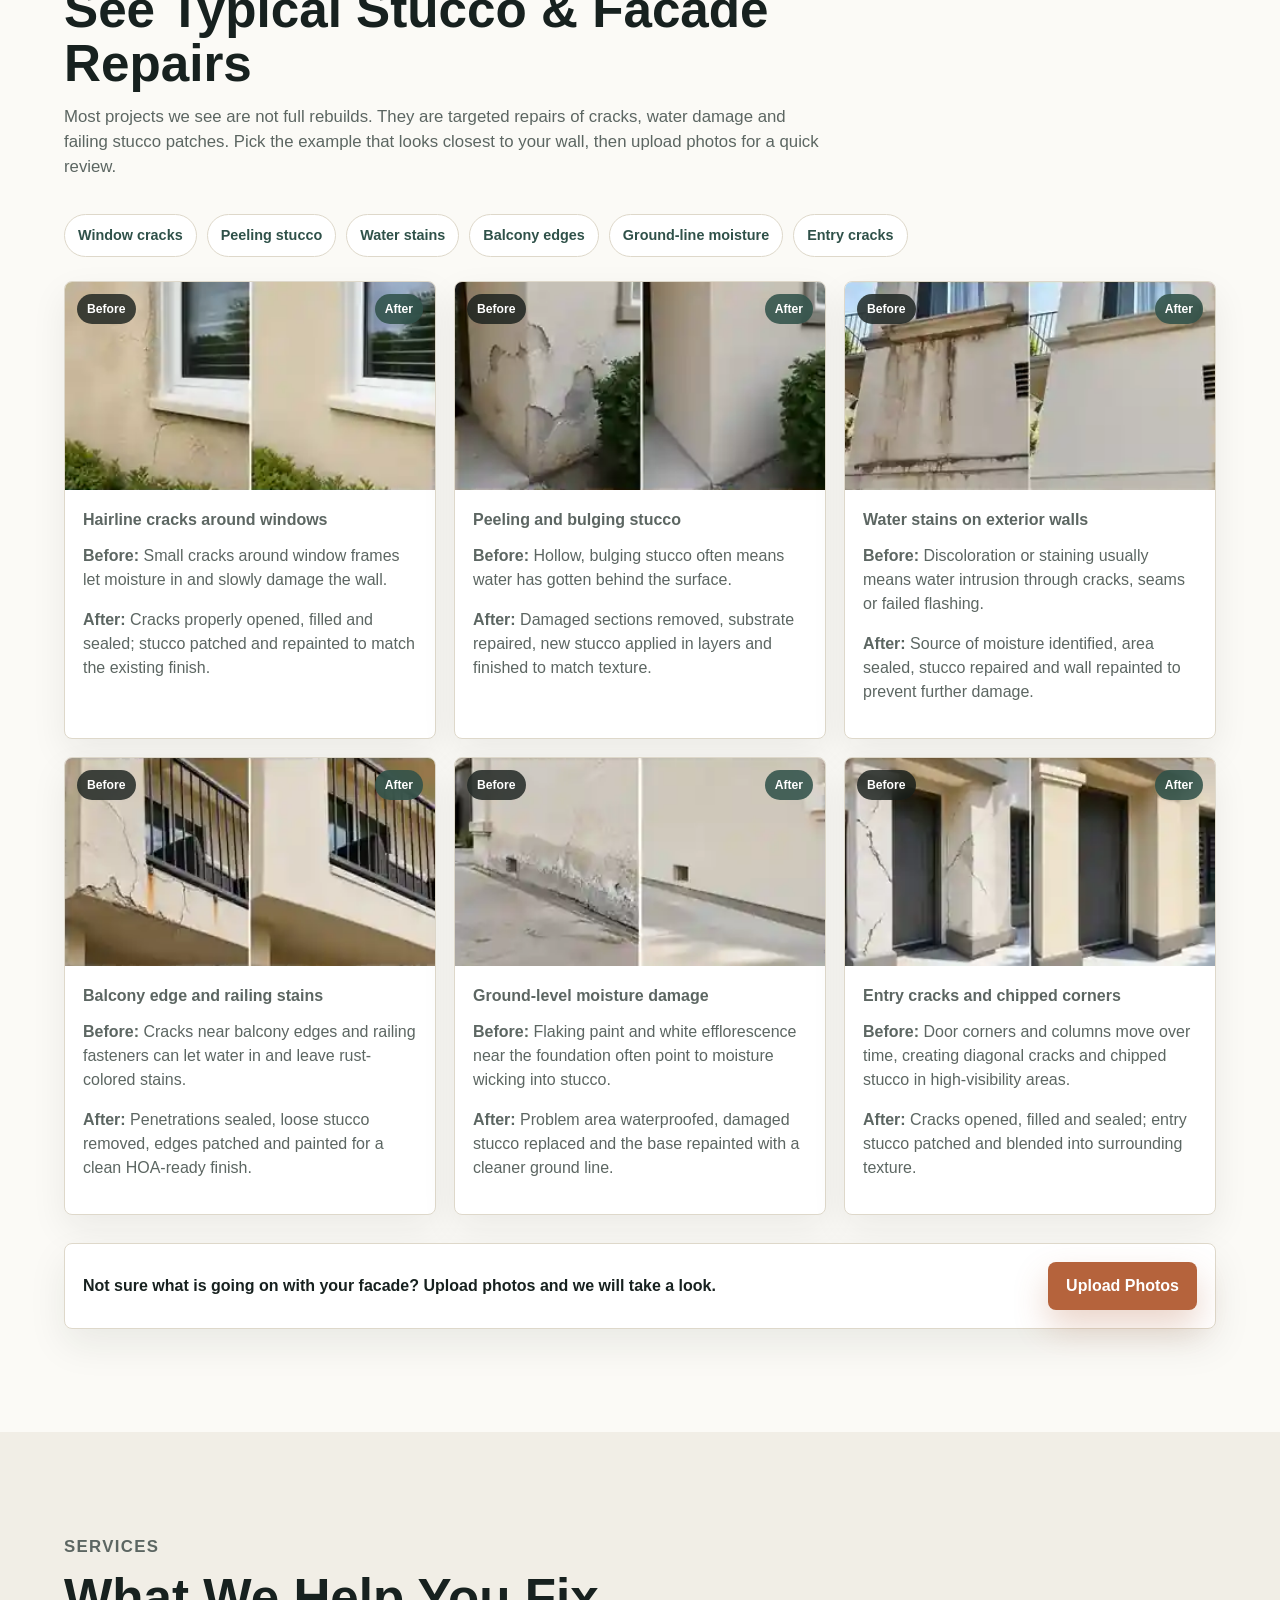
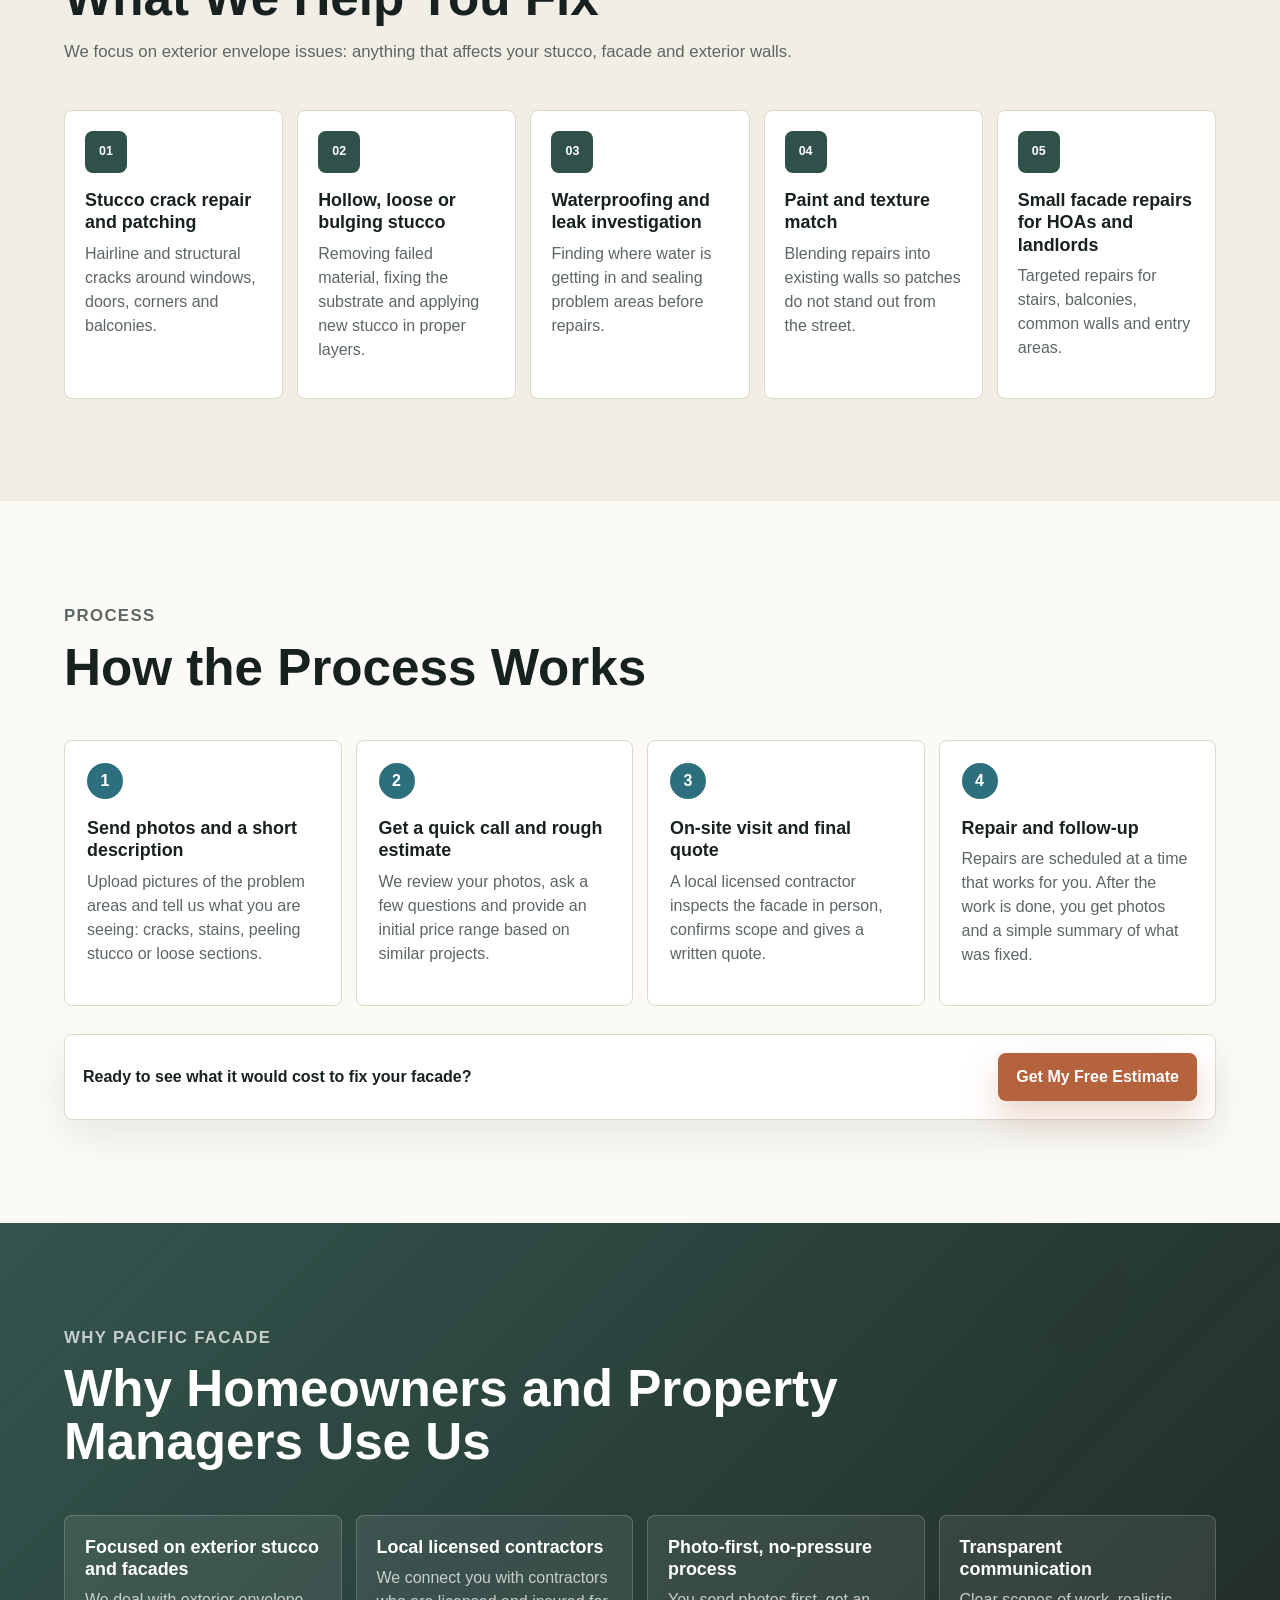
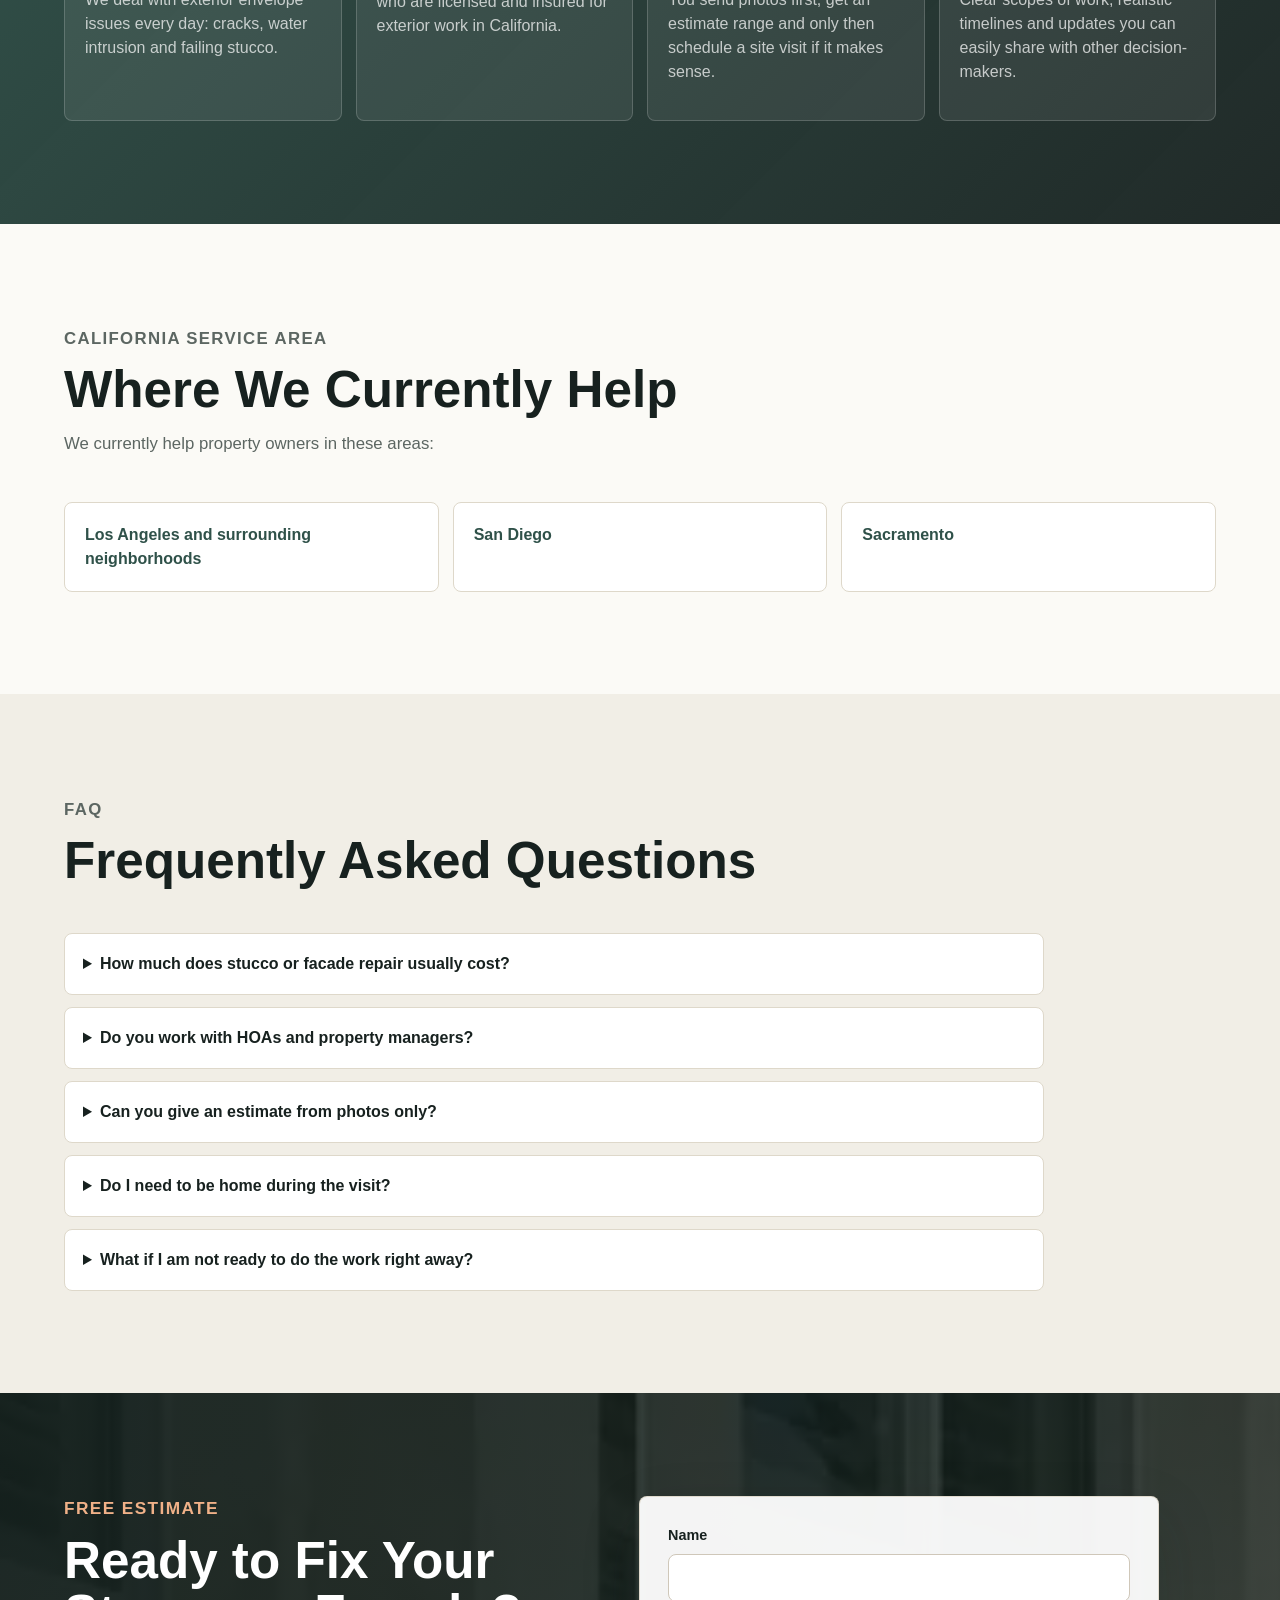
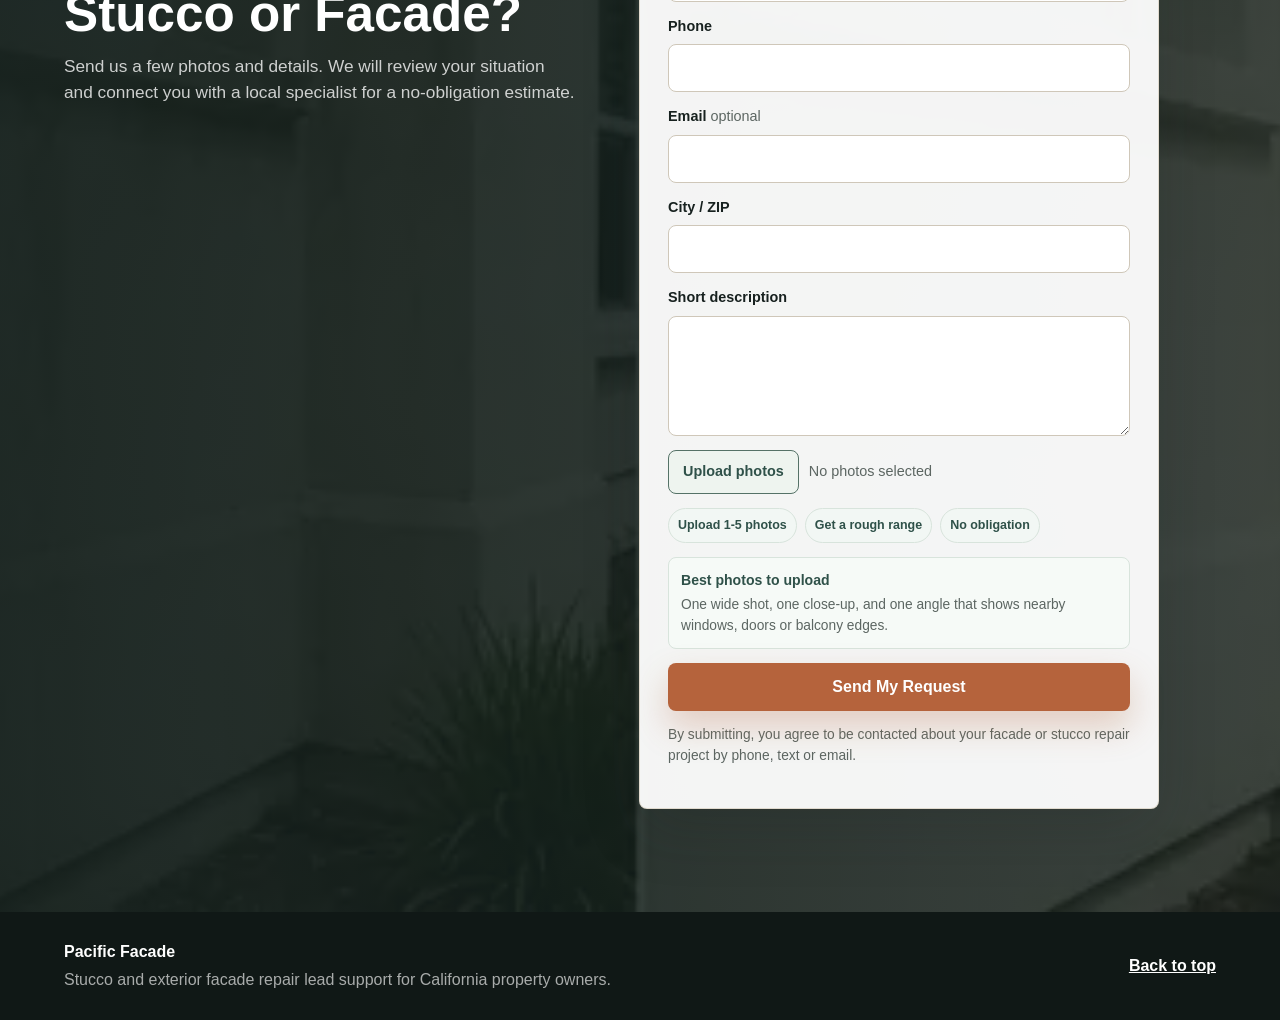
==== commit 3dbfdc68: "Update Pacific Facade landing page" ====
--- a/index.html
+++ b/index.html
@@ -3,17 +3,21 @@
   <head>
     <meta charset="utf-8">
     <meta name="viewport" content="width=device-width, initial-scale=1">
-    <title>GeoStroy Facade Repair | Stucco & Facade Repair in Los Angeles</title>
+    <title>Pacific Facade | Stucco & Facade Repair in Los Angeles</title>
     <meta name="description" content="Cracked stucco, water stains, or peeling exterior? Send photos and get a fast stucco and facade repair estimate from local specialists in Los Angeles.">
+    <link rel="icon" type="image/svg+xml" href="assets/favicon.svg">
     <link rel="stylesheet" href="styles.css">
+    <link rel="stylesheet" href="overrides.css">
   </head>
   <body>
     <header class="site-header" aria-label="Main navigation">
-      <a class="brand" href="#top" aria-label="GeoStroy Facade Repair home">
-        <span class="brand-mark">GS</span>
+      <a class="brand" href="#top" aria-label="Pacific Facade home">
+        <span class="brand-logo-wrap" aria-hidden="true">
+          <img class="brand-logo" src="assets/pacific-facade-mark.webp" alt="">
+        </span>
         <span>
-          <strong>GeoStroy</strong>
-          <small>Facade Repair</small>
+          <strong>Pacific Facade</strong>
+          <small>Stucco &amp; Facade Repair</small>
         </span>
       </a>
       <nav class="nav-links" aria-label="Page sections">
@@ -88,6 +92,15 @@
             <span>Get a rough range</span>
             <span>No site visit required to start</span>
           </div>
+          <div class="estimate-snapshot" aria-label="Typical repair range">
+            <span>Typical small repair range</span>
+            <strong>$500-$3,000</strong>
+            <small>Final quote after an on-site inspection.</small>
+          </div>
+          <div class="photo-guide" aria-label="Recommended photos">
+            <strong>Best photos to upload</strong>
+            <span>One wide shot, one close-up, and one angle that shows nearby windows, doors or balcony edges.</span>
+          </div>
           <button class="button button-primary form-submit" type="submit">Get My Free Estimate</button>
           <p class="form-note">By submitting, you agree to be contacted about your facade or stucco repair project by phone, text or email.</p>
           <p class="form-status" role="status" aria-live="polite"></p>
@@ -113,12 +126,20 @@
         <div class="section-heading">
           <p class="eyebrow">Before &amp; after</p>
           <h2>See Typical Stucco &amp; Facade Repairs</h2>
-          <p>Most projects we see are not full rebuilds. They are targeted repairs of cracks, water damage and failing stucco patches.</p>
+          <p>Most projects we see are not full rebuilds. They are targeted repairs of cracks, water damage and failing stucco patches. Pick the example that looks closest to your wall, then upload photos for a quick review.</p>
+        </div>
+        <div class="issue-strip" aria-label="Common stucco and facade issues">
+          <a href="#repair-window-cracks">Window cracks</a>
+          <a href="#repair-peeling-stucco">Peeling stucco</a>
+          <a href="#repair-water-stains">Water stains</a>
+          <a href="#repair-balcony-edge">Balcony edges</a>
+          <a href="#repair-foundation-moisture">Ground-line moisture</a>
+          <a href="#repair-entry-cracks">Entry cracks</a>
         </div>
         <div class="repair-grid">
-          <article class="repair-card">
-            <div class="repair-media">
-              <img src="assets/stucco-cracks-before-after-480q30.webp" alt="Before and after stucco cracks repaired around a window" loading="lazy">
+          <article class="repair-card" id="repair-window-cracks">
+            <div class="repair-media">
+              <div class="repair-photo repair-photo-window" role="img" aria-label="Before and after stucco cracks repaired around a window"></div>
               <span class="before-badge">Before</span>
               <span class="after-badge">After</span>
             </div>
@@ -128,9 +149,9 @@
               <p><strong>After:</strong> Cracks properly opened, filled and sealed; stucco patched and repainted to match the existing finish.</p>
             </div>
           </article>
-          <article class="repair-card">
-            <div class="repair-media">
-              <img src="assets/peeling-stucco-before-after-480q30.webp" alt="Before and after peeling stucco repaired on an exterior wall" loading="lazy">
+          <article class="repair-card" id="repair-peeling-stucco">
+            <div class="repair-media">
+              <div class="repair-photo repair-photo-peeling" role="img" aria-label="Before and after peeling stucco repaired on an exterior corner"></div>
               <span class="before-badge">Before</span>
               <span class="after-badge">After</span>
             </div>
@@ -140,9 +161,9 @@
               <p><strong>After:</strong> Damaged sections removed, substrate repaired, new stucco applied in layers and finished to match texture.</p>
             </div>
           </article>
-          <article class="repair-card">
-            <div class="repair-media">
-              <img src="assets/water-stains-before-after-480q30.webp" alt="Before and after water stains removed from exterior stucco" loading="lazy">
+          <article class="repair-card" id="repair-water-stains">
+            <div class="repair-media">
+              <div class="repair-photo repair-photo-water" role="img" aria-label="Before and after water stains repaired on exterior stucco"></div>
               <span class="before-badge">Before</span>
               <span class="after-badge">After</span>
             </div>
@@ -152,6 +173,42 @@
               <p><strong>After:</strong> Source of moisture identified, area sealed, stucco repaired and wall repainted to prevent further damage.</p>
             </div>
           </article>
+          <article class="repair-card" id="repair-balcony-edge">
+            <div class="repair-media">
+              <div class="repair-photo repair-photo-balcony" role="img" aria-label="Before and after balcony edge stucco and rust stain repair"></div>
+              <span class="before-badge">Before</span>
+              <span class="after-badge">After</span>
+            </div>
+            <div class="card-body">
+              <p class="card-label">Balcony edge and railing stains</p>
+              <p><strong>Before:</strong> Cracks near balcony edges and railing fasteners can let water in and leave rust-colored stains.</p>
+              <p><strong>After:</strong> Penetrations sealed, loose stucco removed, edges patched and painted for a clean HOA-ready finish.</p>
+            </div>
+          </article>
+          <article class="repair-card" id="repair-foundation-moisture">
+            <div class="repair-media">
+              <div class="repair-photo repair-photo-foundation" role="img" aria-label="Before and after ground-level stucco moisture damage repair"></div>
+              <span class="before-badge">Before</span>
+              <span class="after-badge">After</span>
+            </div>
+            <div class="card-body">
+              <p class="card-label">Ground-level moisture damage</p>
+              <p><strong>Before:</strong> Flaking paint and white efflorescence near the foundation often point to moisture wicking into stucco.</p>
+              <p><strong>After:</strong> Problem area waterproofed, damaged stucco replaced and the base repainted with a cleaner ground line.</p>
+            </div>
+          </article>
+          <article class="repair-card" id="repair-entry-cracks">
+            <div class="repair-media">
+              <div class="repair-photo repair-photo-entry" role="img" aria-label="Before and after stucco cracks repaired around an entry door"></div>
+              <span class="before-badge">Before</span>
+              <span class="after-badge">After</span>
+            </div>
+            <div class="card-body">
+              <p class="card-label">Entry cracks and chipped corners</p>
+              <p><strong>Before:</strong> Door corners and columns move over time, creating diagonal cracks and chipped stucco in high-visibility areas.</p>
+              <p><strong>After:</strong> Cracks opened, filled and sealed; entry stucco patched and blended into surrounding texture.</p>
+            </div>
+          </article>
         </div>
         <div class="inline-cta">
           <p>Not sure what is going on with your facade? Upload photos and we will take a look.</p>
@@ -229,7 +286,7 @@
 
       <section class="section trust">
         <div class="section-heading">
-          <p class="eyebrow">Why GeoStroy</p>
+          <p class="eyebrow">Why Pacific Facade</p>
           <h2>Why Homeowners and Property Managers Use Us</h2>
         </div>
         <div class="trust-grid">
@@ -331,6 +388,10 @@
             <span>Get a rough range</span>
             <span>No obligation</span>
           </div>
+          <div class="photo-guide" aria-label="Recommended photos">
+            <strong>Best photos to upload</strong>
+            <span>One wide shot, one close-up, and one angle that shows nearby windows, doors or balcony edges.</span>
+          </div>
           <button class="button button-primary form-submit" type="submit">Send My Request</button>
           <p class="form-note">By submitting, you agree to be contacted about your facade or stucco repair project by phone, text or email.</p>
           <p class="form-status" role="status" aria-live="polite"></p>
@@ -345,7 +406,7 @@
 
     <footer class="site-footer">
       <div>
-        <strong>GeoStroy Facade Repair</strong>
+        <strong>Pacific Facade</strong>
         <p>Stucco and exterior facade repair lead support for California property owners.</p>
       </div>
       <a href="#top">Back to top</a>
--- a/overrides.css
+++ b/overrides.css
@@ -0,0 +1,156 @@
+.brand-logo-wrap {
+  display: inline-grid;
+  width: 46px;
+  height: 46px;
+  flex: 0 0 46px;
+  place-items: center;
+  overflow: hidden;
+  border: 1px solid rgba(255, 255, 255, 0.48);
+  border-radius: var(--radius);
+  background: #fbfaf6;
+  box-shadow: 0 10px 24px rgba(0, 0, 0, 0.12);
+  transition: transform 180ms ease, box-shadow 180ms ease;
+}
+
+.brand-logo {
+  width: 100%;
+  height: 100%;
+  object-fit: cover;
+}
+
+.brand:hover .brand-logo-wrap {
+  transform: rotate(-2deg) scale(1.03);
+  box-shadow: 0 12px 30px rgba(0, 0, 0, 0.18);
+}
+
+.estimate-snapshot,
+.photo-guide {
+  display: grid;
+  gap: 4px;
+  padding: 12px;
+  border: 1px solid #d8e4dc;
+  border-radius: var(--radius);
+  color: var(--sage-dark);
+  background: #f6faf7;
+}
+
+.estimate-snapshot {
+  grid-template-columns: minmax(0, 1fr) auto;
+  align-items: center;
+  background: #fff8f1;
+  border-color: #ead0bd;
+}
+
+.estimate-snapshot span,
+.estimate-snapshot small,
+.photo-guide strong,
+.photo-guide span {
+  display: block;
+}
+
+.estimate-snapshot span {
+  color: var(--muted-ink);
+  font-size: 0.82rem;
+  font-weight: 800;
+}
+
+.estimate-snapshot strong {
+  color: var(--clay);
+  font-size: 1.1rem;
+  text-align: right;
+}
+
+.estimate-snapshot small {
+  grid-column: 1 / -1;
+  color: var(--muted-ink);
+  font-size: 0.78rem;
+}
+
+.photo-guide strong {
+  font-size: 0.88rem;
+}
+
+.photo-guide span {
+  color: var(--muted-ink);
+  font-size: 0.86rem;
+  font-weight: 500;
+}
+
+.issue-strip {
+  display: flex;
+  flex-wrap: wrap;
+  gap: 10px;
+  margin: -12px 0 24px;
+}
+
+.issue-strip a {
+  padding: 10px 13px;
+  border: 1px solid var(--line);
+  border-radius: 999px;
+  color: var(--sage-dark);
+  background: #fff;
+  font-size: 0.9rem;
+  font-weight: 900;
+  text-decoration: none;
+  transition: transform 160ms ease, border-color 160ms ease, box-shadow 160ms ease;
+}
+
+.issue-strip a:hover {
+  transform: translateY(-2px);
+  border-color: rgba(85, 114, 103, 0.48);
+  box-shadow: 0 12px 28px rgba(23, 33, 31, 0.08);
+}
+
+.repair-photo {
+  width: 100%;
+  aspect-ratio: 16 / 9;
+  background-image: url("assets/repair-gallery-sprite.webp");
+  background-repeat: no-repeat;
+  background-size: 200% 300%;
+  transition: transform 360ms ease;
+}
+
+.repair-photo-window {
+  background-position: 0 0;
+}
+
+.repair-photo-peeling {
+  background-position: 100% 0;
+}
+
+.repair-photo-water {
+  background-position: 0 50%;
+}
+
+.repair-photo-balcony {
+  background-position: 100% 50%;
+}
+
+.repair-photo-foundation {
+  background-position: 0 100%;
+}
+
+.repair-photo-entry {
+  background-position: 100% 100%;
+}
+
+.repair-card:hover .repair-photo {
+  transform: scale(1.035);
+}
+
+@media (max-width: 1120px) {
+  .repair-grid {
+    grid-template-columns: repeat(2, minmax(0, 1fr));
+  }
+}
+
+@media (max-width: 620px) {
+  .repair-grid,
+  .estimate-snapshot {
+    grid-template-columns: 1fr;
+  }
+
+  .estimate-snapshot strong {
+    text-align: left;
+  }
+}
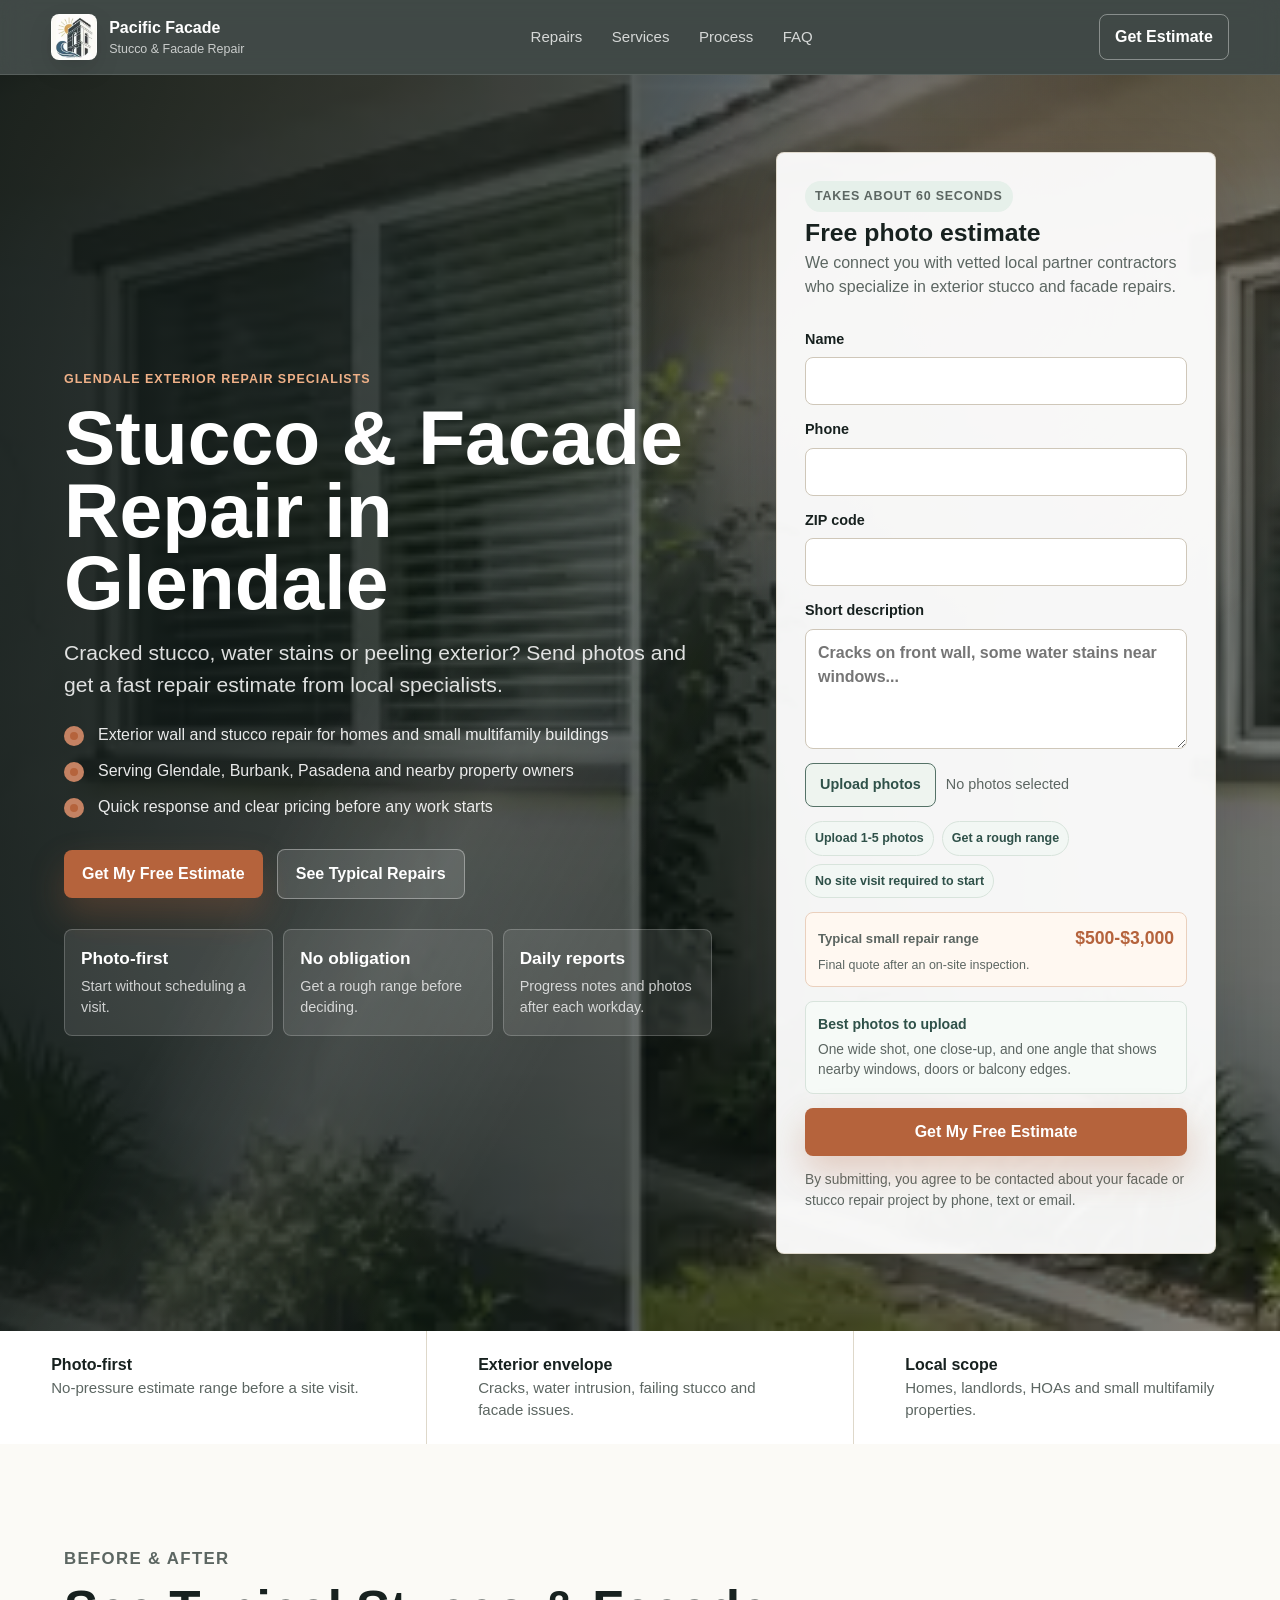
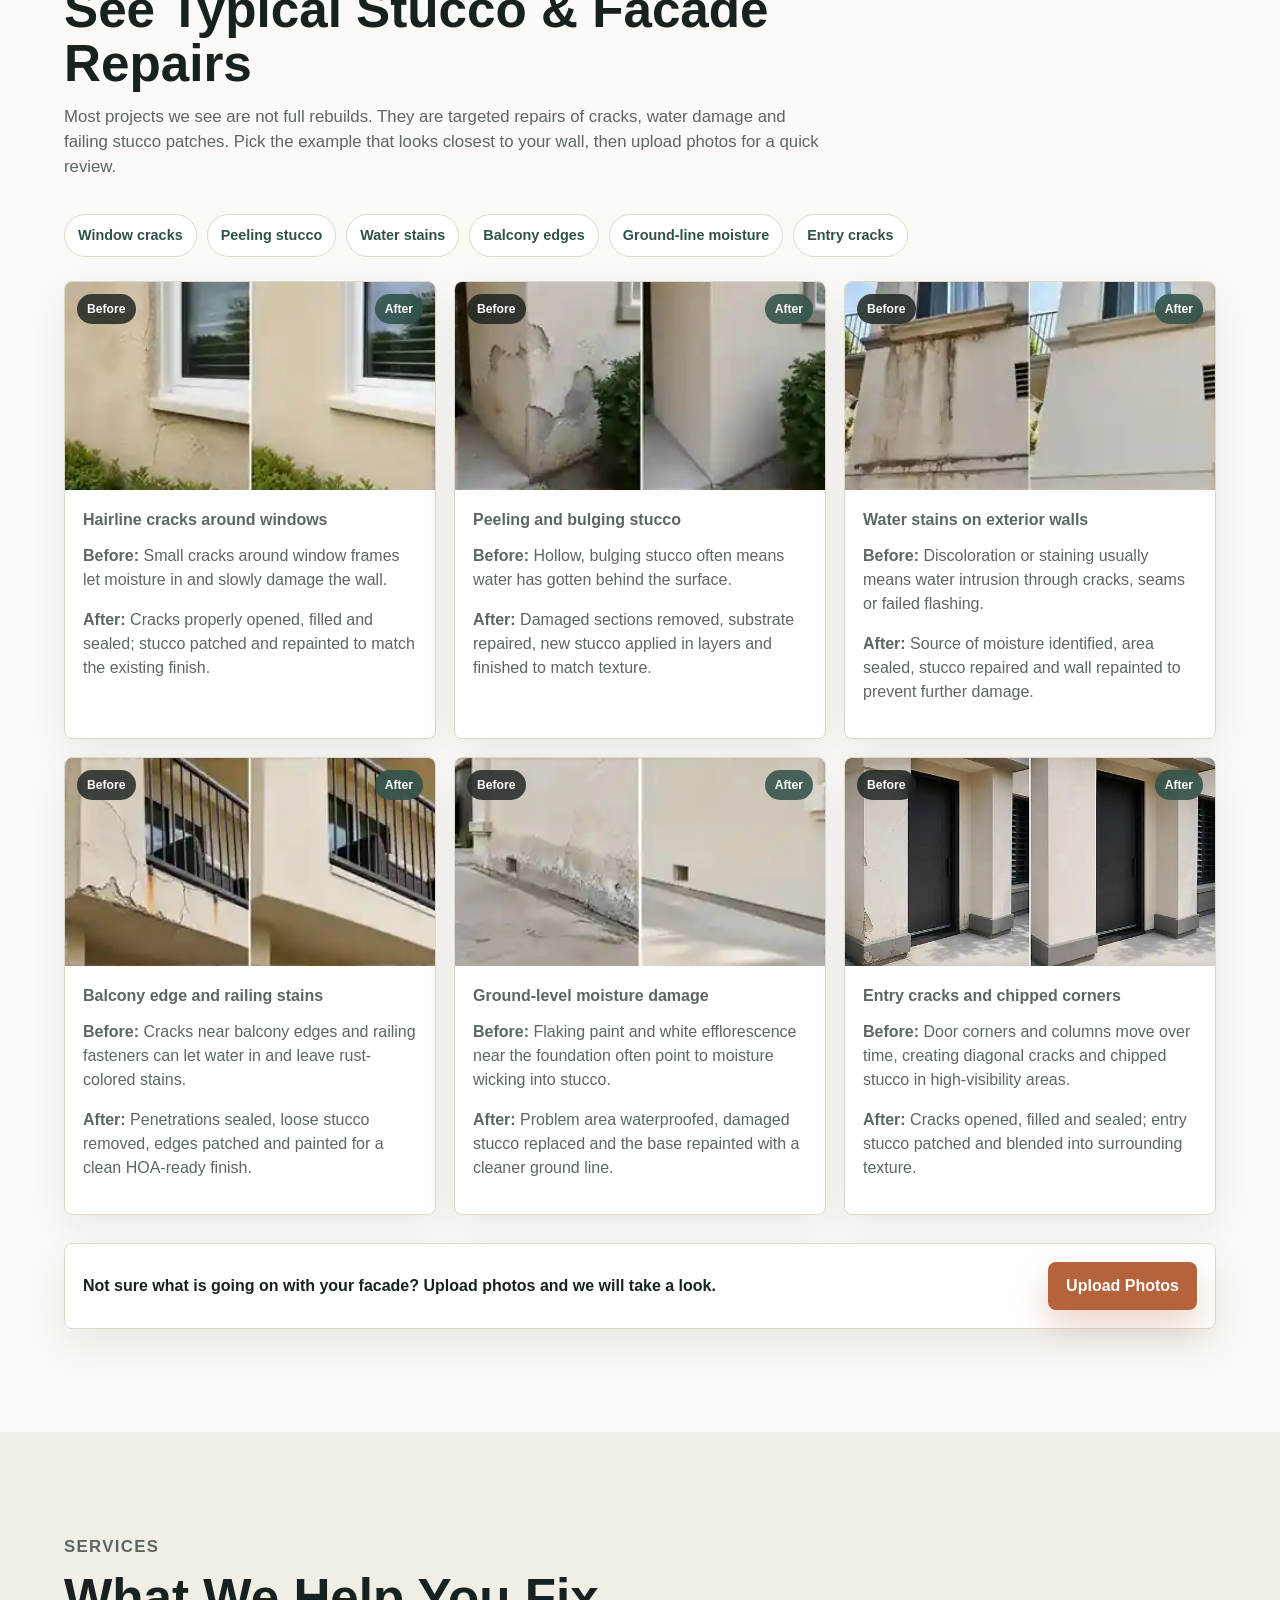
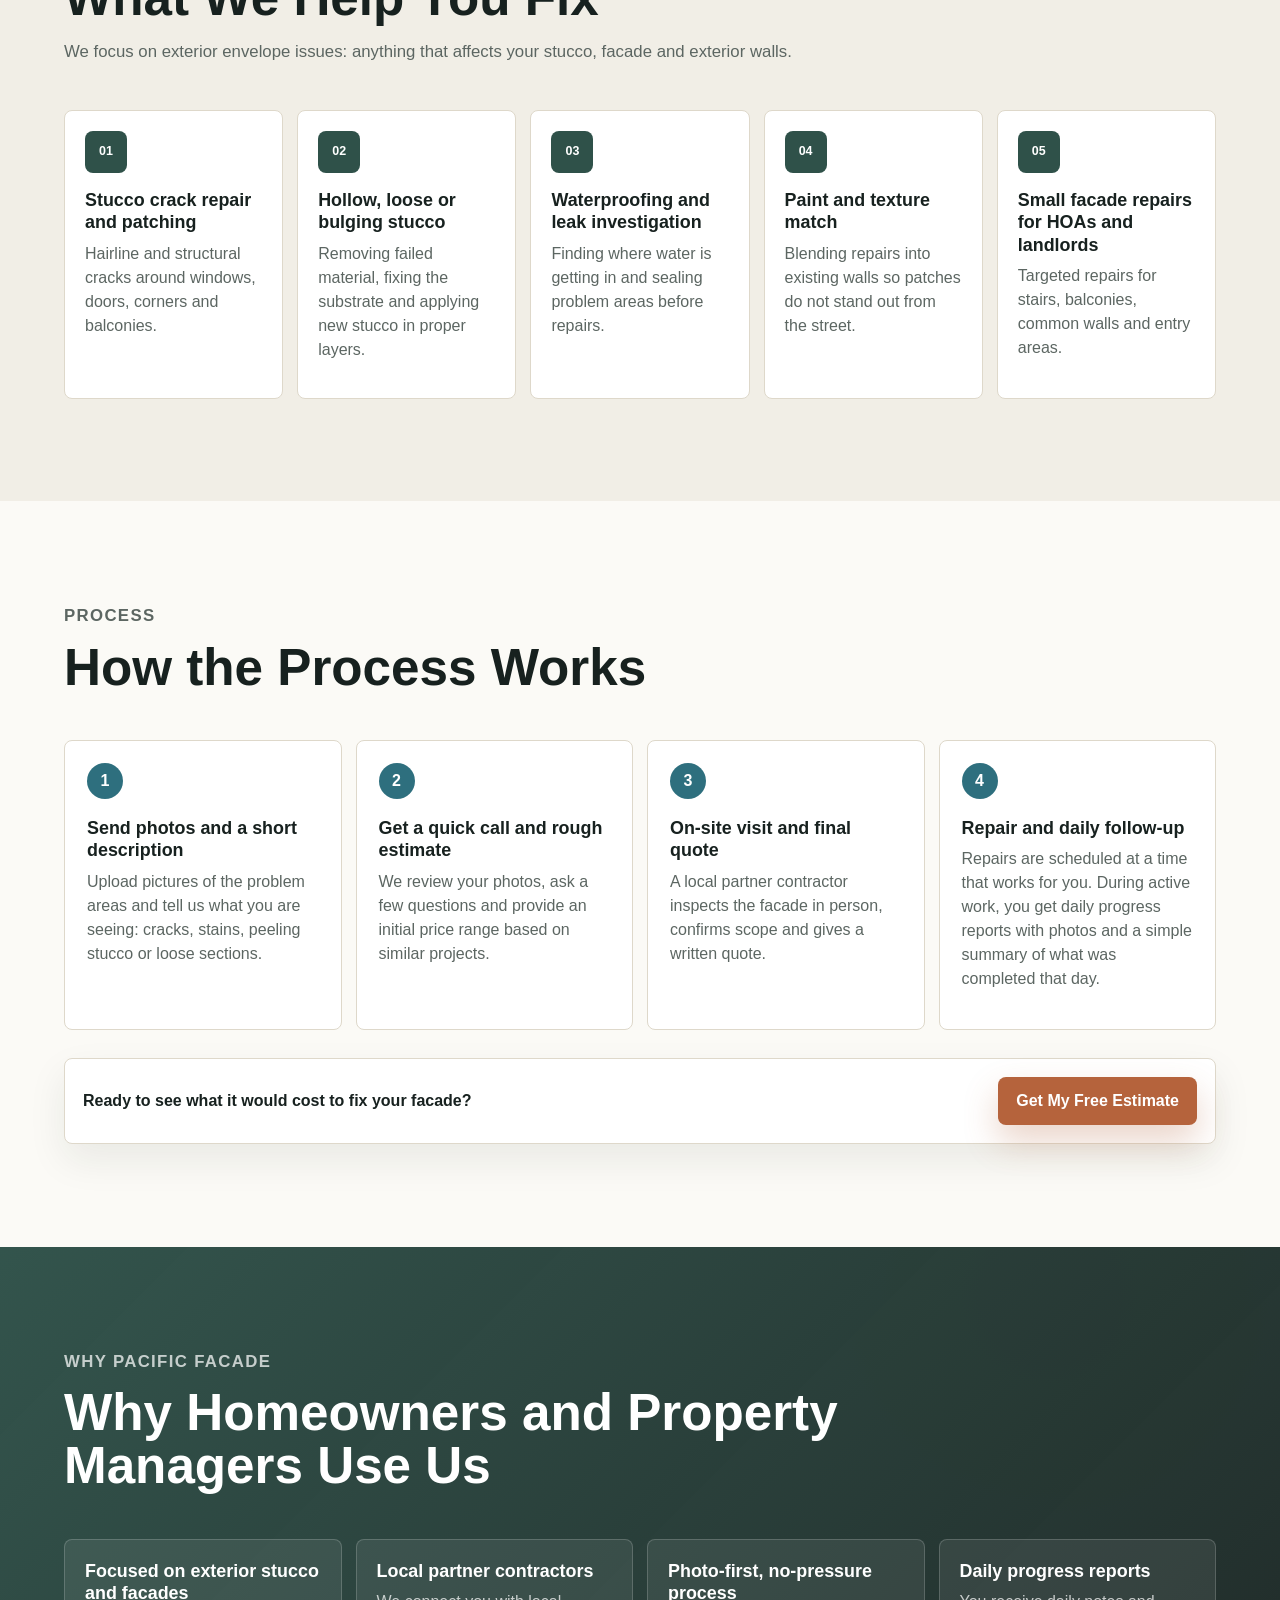
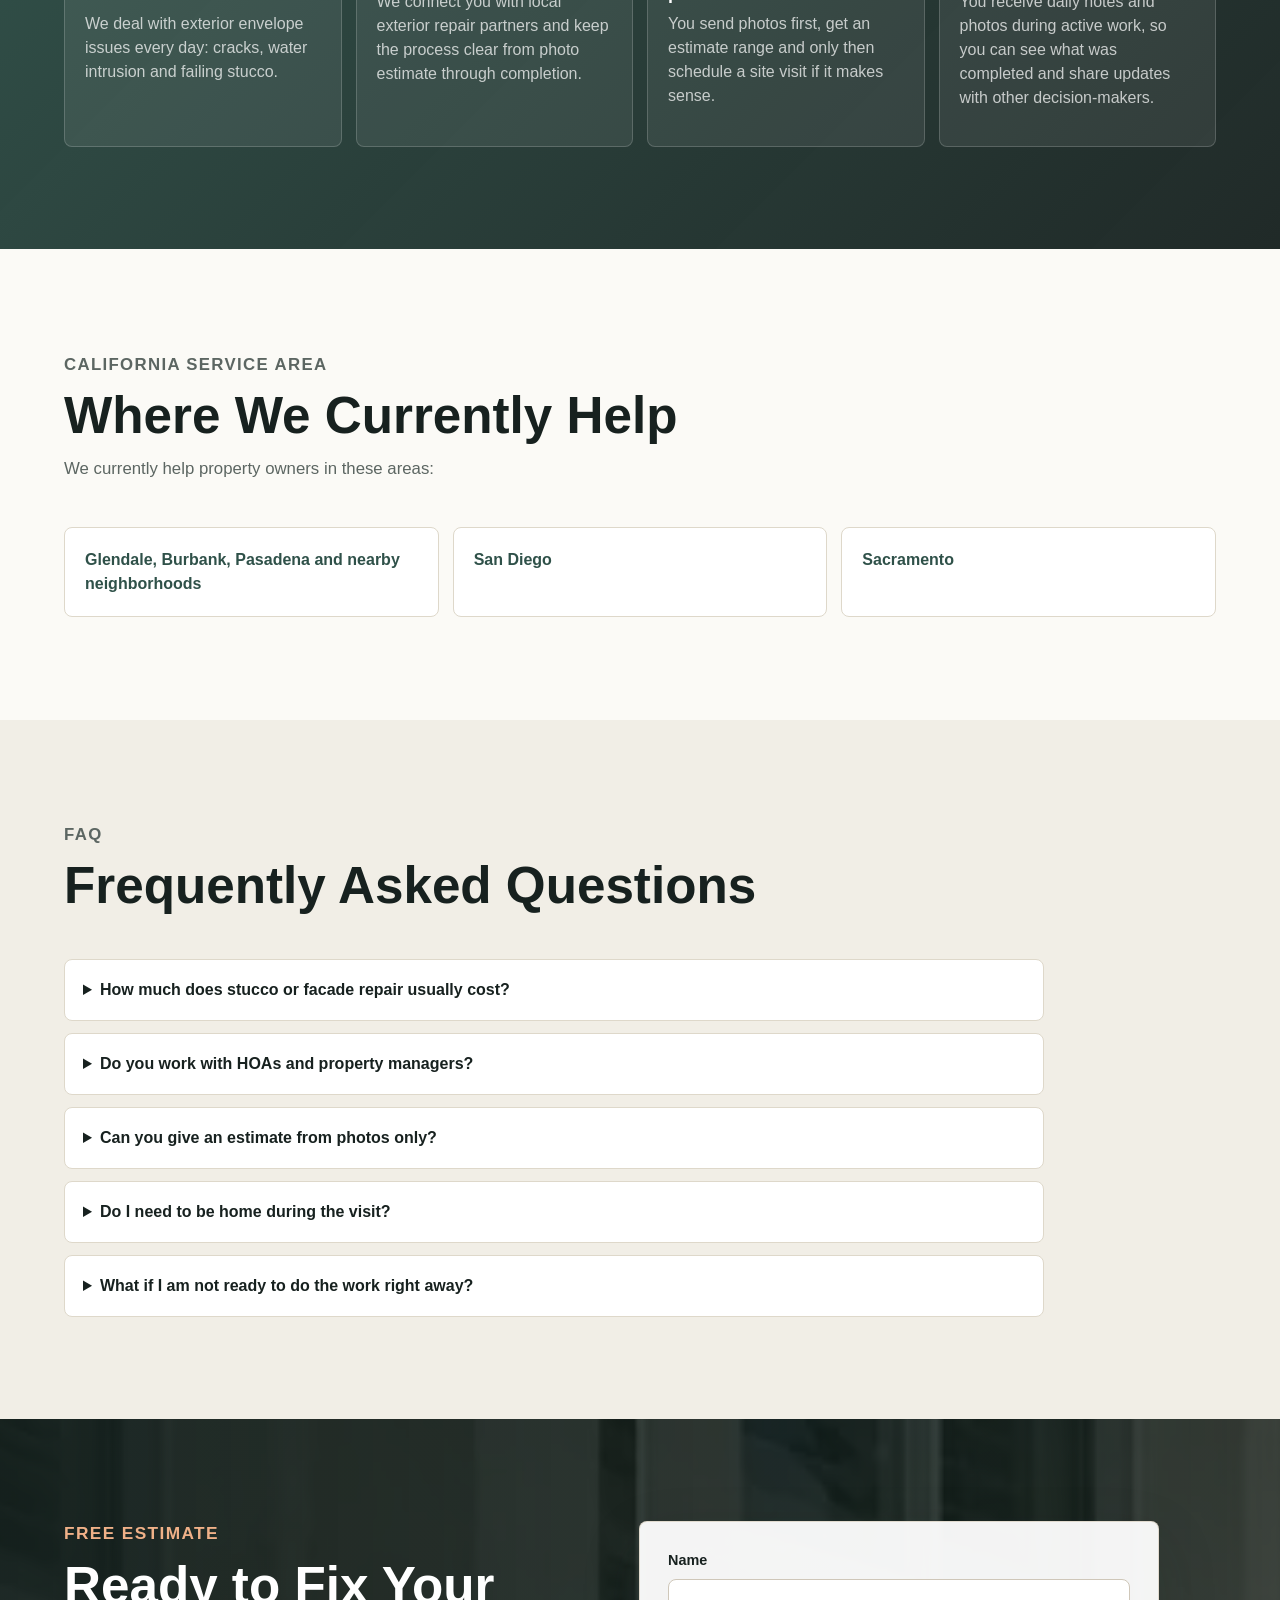
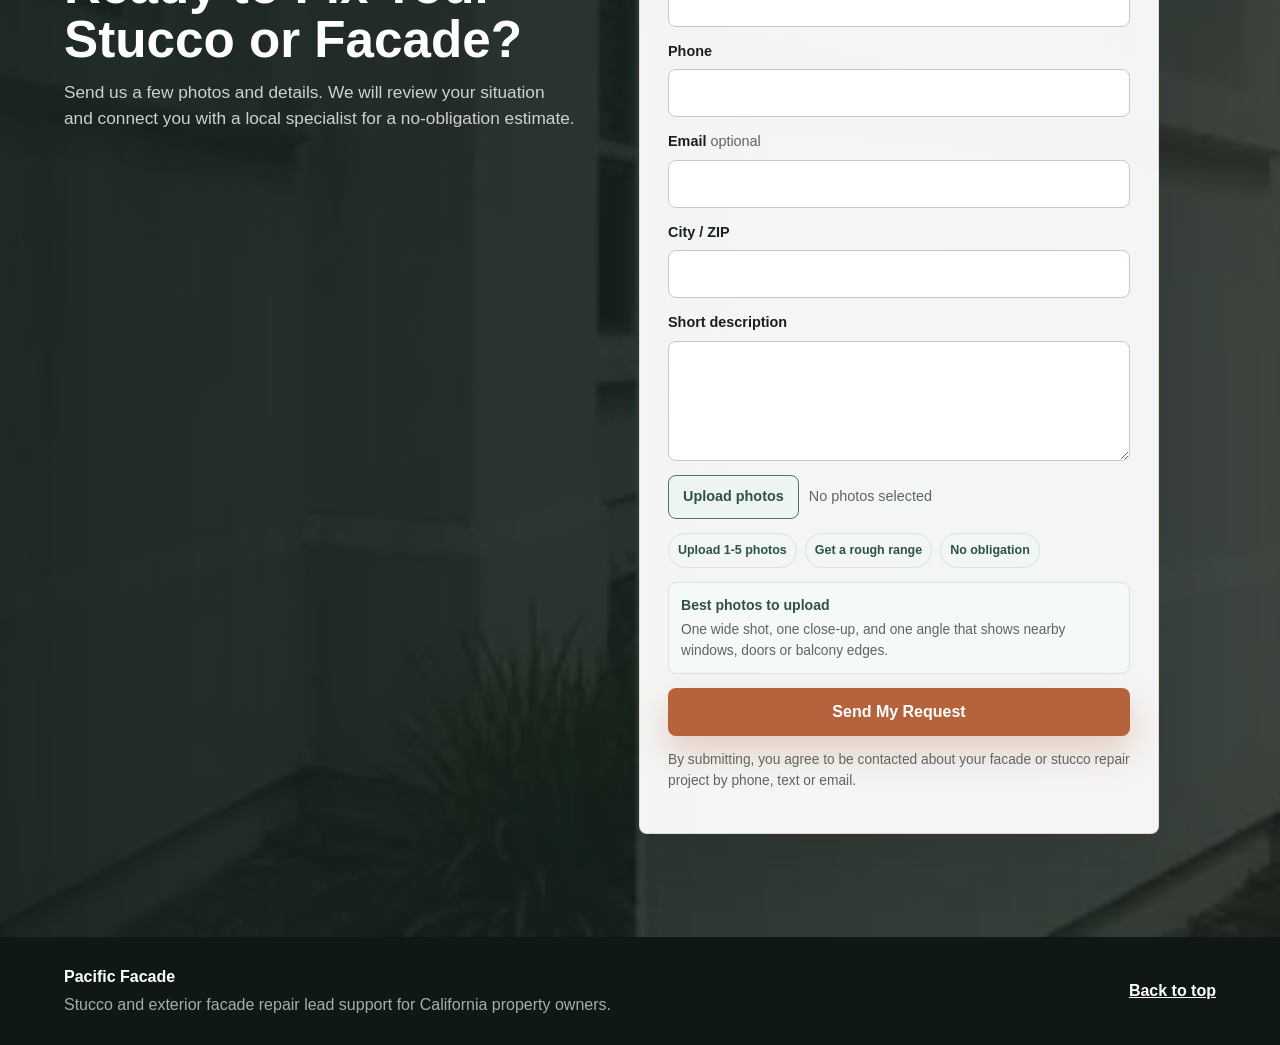
==== commit 6780417a: "Update Glendale positioning and trust copy" ====
--- a/index.html
+++ b/index.html
@@ -3,8 +3,8 @@
   <head>
     <meta charset="utf-8">
     <meta name="viewport" content="width=device-width, initial-scale=1">
-    <title>Pacific Facade | Stucco & Facade Repair in Los Angeles</title>
-    <meta name="description" content="Cracked stucco, water stains, or peeling exterior? Send photos and get a fast stucco and facade repair estimate from local specialists in Los Angeles.">
+    <title>Pacific Facade | Stucco & Facade Repair in Glendale</title>
+    <meta name="description" content="Cracked stucco, water stains, or peeling exterior? Send photos and get a fast stucco and facade repair estimate from local specialists in Glendale and nearby areas.">
     <link rel="icon" type="image/svg+xml" href="assets/favicon.svg">
     <link rel="stylesheet" href="styles.css">
     <link rel="stylesheet" href="overrides.css">
@@ -32,12 +32,12 @@
     <main id="top">
       <section class="hero">
         <div class="hero-content">
-          <p class="eyebrow">Los Angeles exterior repair specialists</p>
-          <h1>Stucco &amp; Facade Repair in Los Angeles</h1>
+          <p class="eyebrow">Glendale exterior repair specialists</p>
+          <h1>Stucco &amp; Facade Repair in Glendale</h1>
           <p class="hero-subtitle">Cracked stucco, water stains or peeling exterior? Send photos and get a fast repair estimate from local specialists.</p>
           <ul class="hero-points" aria-label="Key benefits">
             <li>Exterior wall and stucco repair for homes and small multifamily buildings</li>
-            <li>Serving Los Angeles homeowners, landlords and HOAs</li>
+            <li>Serving Glendale, Burbank, Pasadena and nearby property owners</li>
             <li>Quick response and clear pricing before any work starts</li>
           </ul>
           <div class="hero-actions">
@@ -54,8 +54,8 @@
               <span>Get a rough range before deciding.</span>
             </div>
             <div>
-              <strong>HOA-ready</strong>
-              <span>Clear scope notes and repair photos.</span>
+              <strong>Daily reports</strong>
+              <span>Progress notes and photos after each workday.</span>
             </div>
           </div>
         </div>
@@ -64,7 +64,7 @@
           <div class="form-heading">
             <p class="form-kicker">Takes about 60 seconds</p>
             <h2>Free photo estimate</h2>
-            <p>We connect you with vetted local contractors who specialize in exterior stucco and facade repairs.</p>
+            <p>We connect you with vetted local partner contractors who specialize in exterior stucco and facade repairs.</p>
           </div>
           <label>
             <span>Name</span>
@@ -270,12 +270,12 @@
           <article>
             <span>3</span>
             <h3>On-site visit and final quote</h3>
-            <p>A local licensed contractor inspects the facade in person, confirms scope and gives a written quote.</p>
+            <p>A local partner contractor inspects the facade in person, confirms scope and gives a written quote.</p>
           </article>
           <article>
             <span>4</span>
-            <h3>Repair and follow-up</h3>
-            <p>Repairs are scheduled at a time that works for you. After the work is done, you get photos and a simple summary of what was fixed.</p>
+            <h3>Repair and daily follow-up</h3>
+            <p>Repairs are scheduled at a time that works for you. During active work, you get daily progress reports with photos and a simple summary of what was completed that day.</p>
           </article>
         </div>
         <div class="inline-cta">
@@ -295,16 +295,16 @@
             <p>We deal with exterior envelope issues every day: cracks, water intrusion and failing stucco.</p>
           </article>
           <article>
-            <h3>Local licensed contractors</h3>
-            <p>We connect you with contractors who are licensed and insured for exterior work in California.</p>
+            <h3>Local partner contractors</h3>
+            <p>We connect you with local exterior repair partners and keep the process clear from photo estimate through completion.</p>
           </article>
           <article>
             <h3>Photo-first, no-pressure process</h3>
             <p>You send photos first, get an estimate range and only then schedule a site visit if it makes sense.</p>
           </article>
           <article>
-            <h3>Transparent communication</h3>
-            <p>Clear scopes of work, realistic timelines and updates you can easily share with other decision-makers.</p>
+            <h3>Daily progress reports</h3>
+            <p>You receive daily notes and photos during active work, so you can see what was completed and share updates with other decision-makers.</p>
           </article>
         </div>
       </section>
@@ -316,7 +316,7 @@
           <p>We currently help property owners in these areas:</p>
         </div>
         <div class="area-links">
-          <a href="locations/los-angeles.html">Los Angeles and surrounding neighborhoods</a>
+          <a href="locations/glendale.html">Glendale, Burbank, Pasadena and nearby neighborhoods</a>
           <a href="locations/san-diego.html">San Diego</a>
           <a href="locations/sacramento.html">Sacramento</a>
         </div>
--- a/overrides.css
+++ b/overrides.css
@@ -131,11 +131,20 @@
 }
 
 .repair-photo-entry {
-  background-position: 100% 100%;
+  background-image: url("assets/repair-entry-cracks-before-after.webp");
+  background-position: center;
+  background-size: cover;
 }
 
 .repair-card:hover .repair-photo {
   transform: scale(1.035);
+}
+
+@media (min-width: 1180px) {
+  .hero-content,
+  .hero h1 {
+    max-width: 960px;
+  }
 }
 
 @media (max-width: 1120px) {
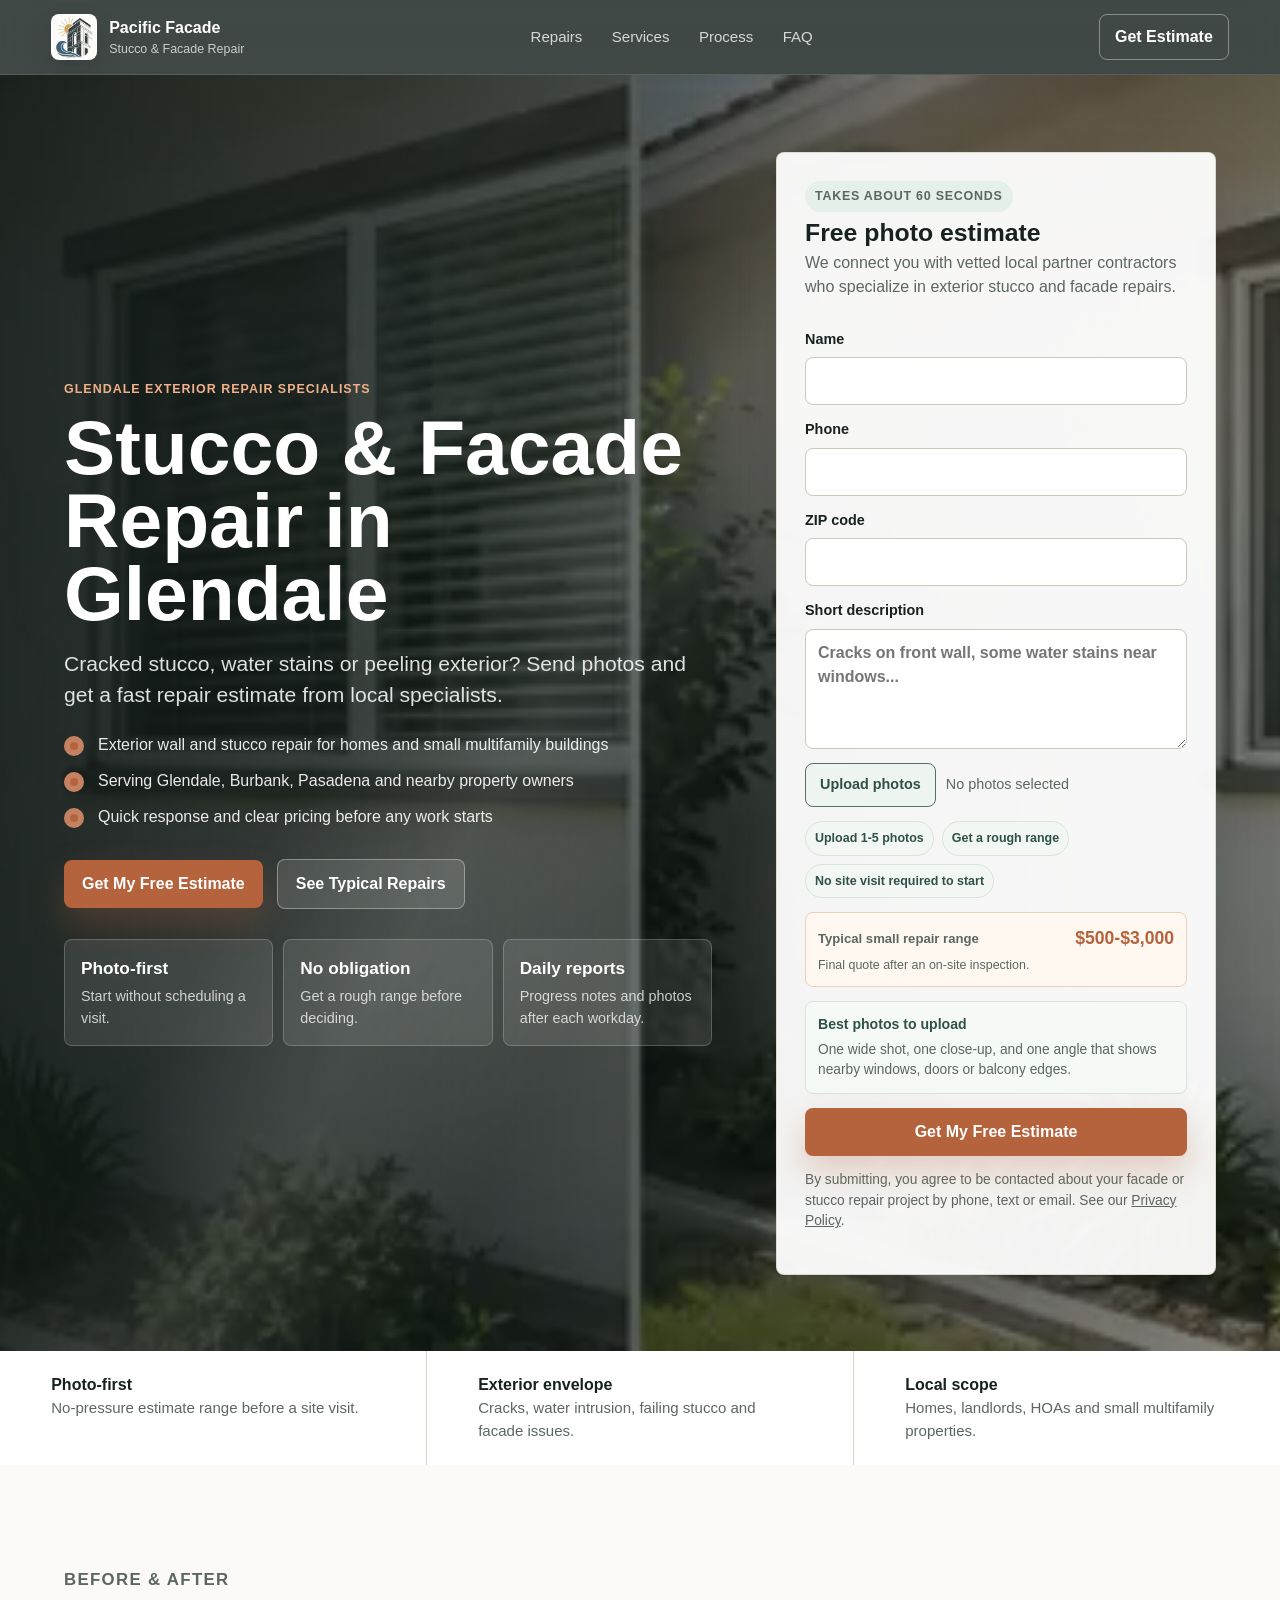
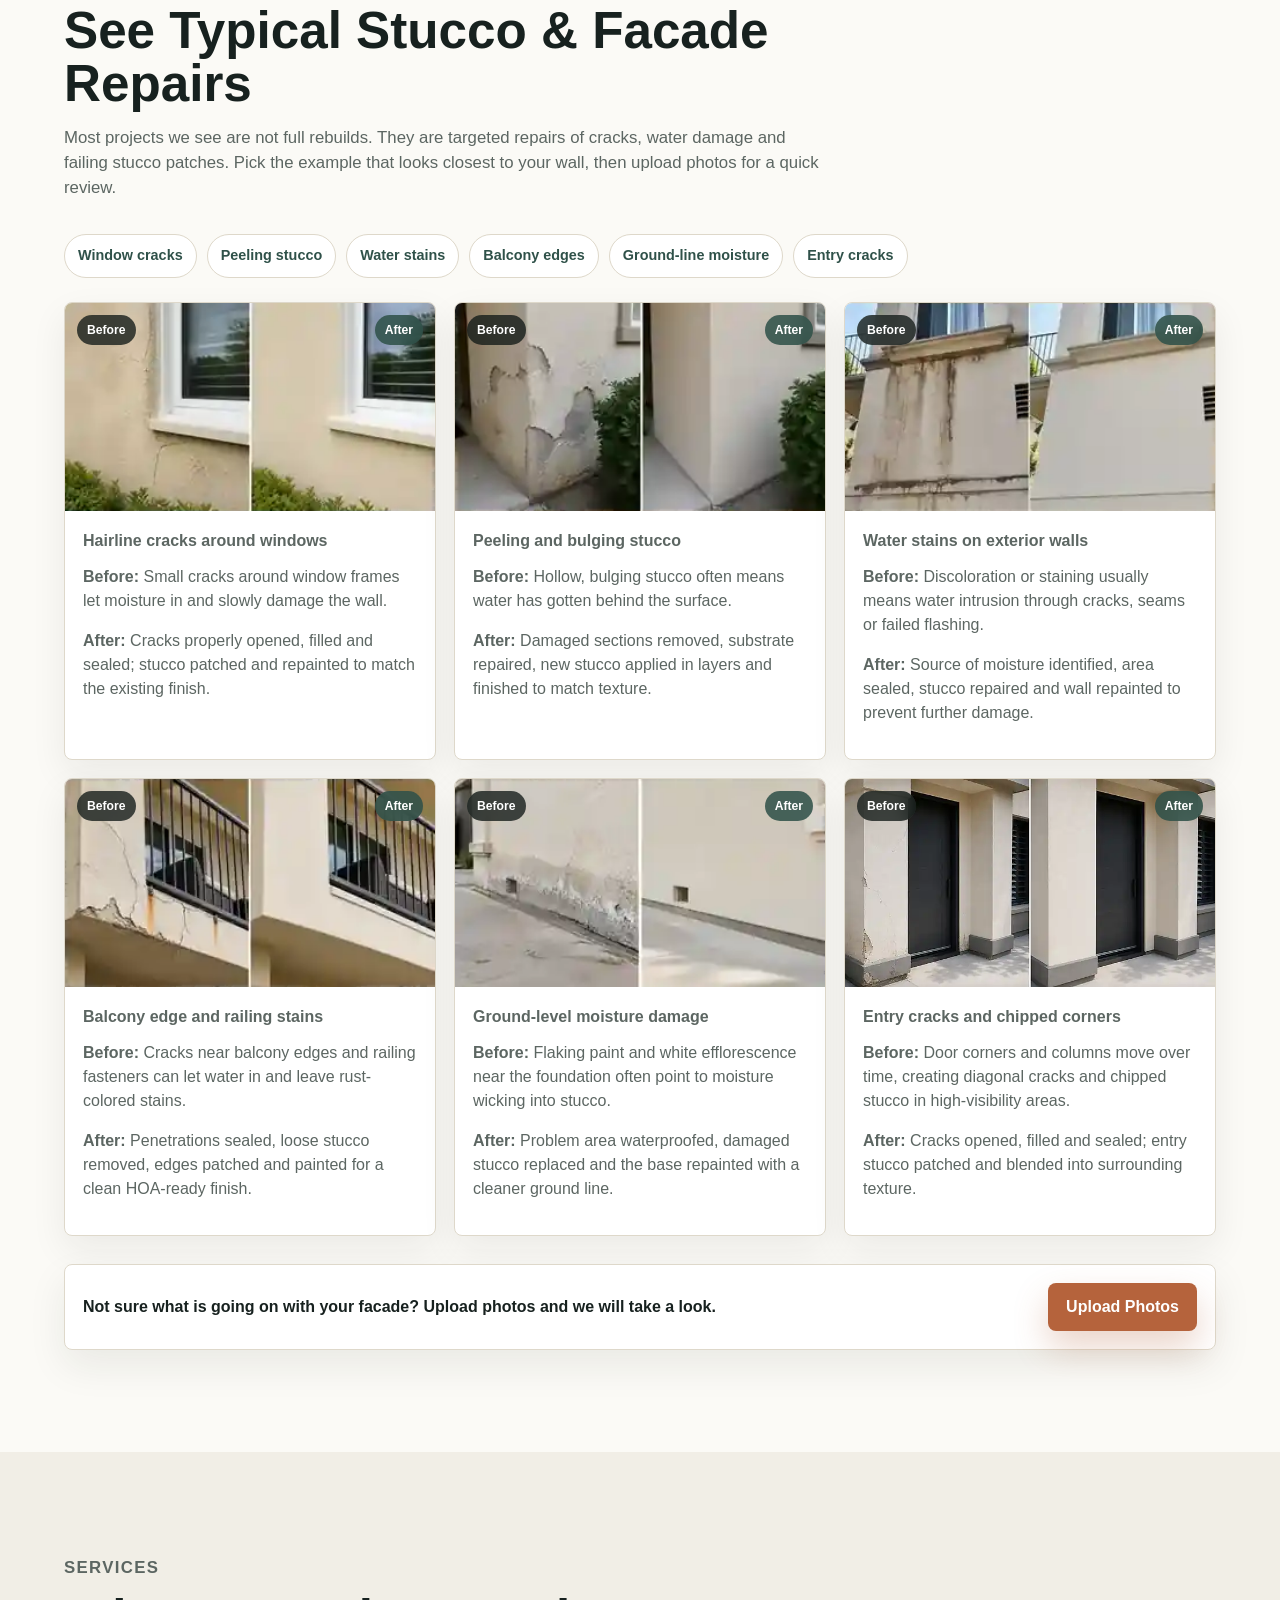
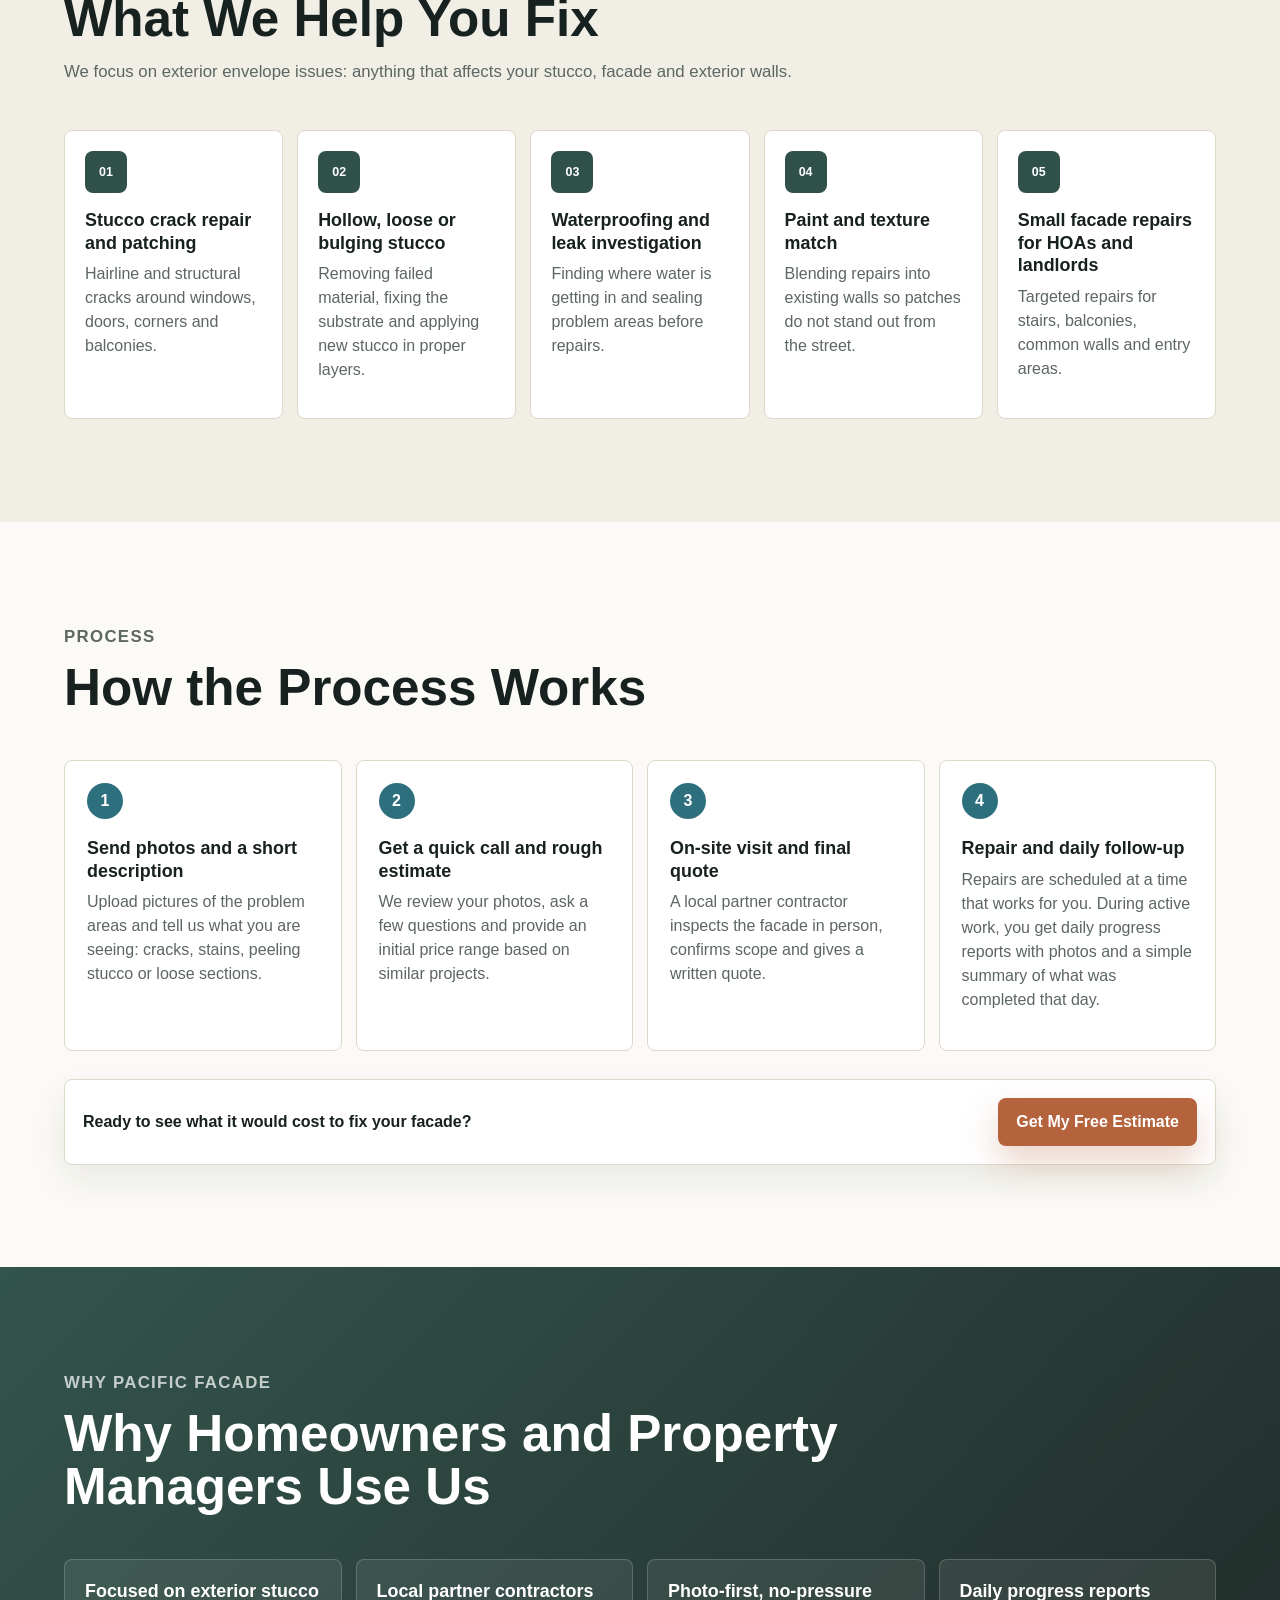
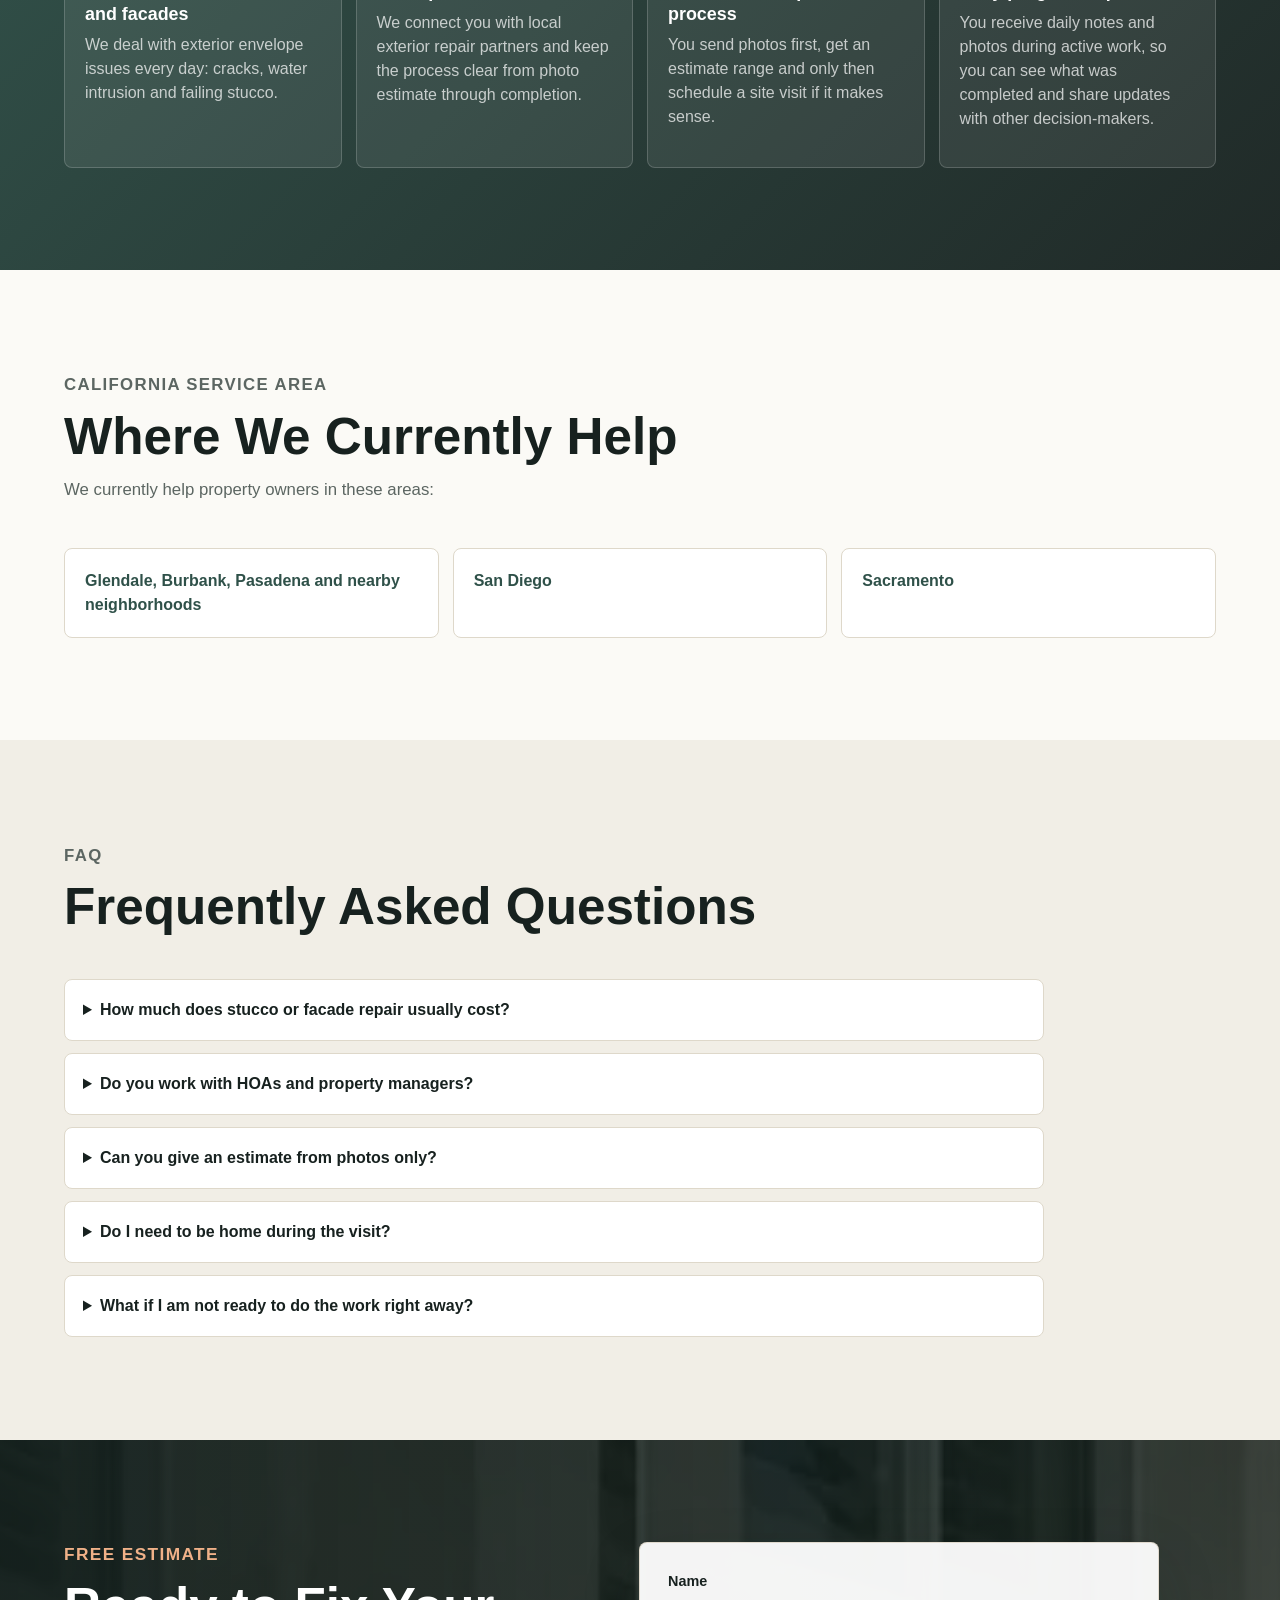
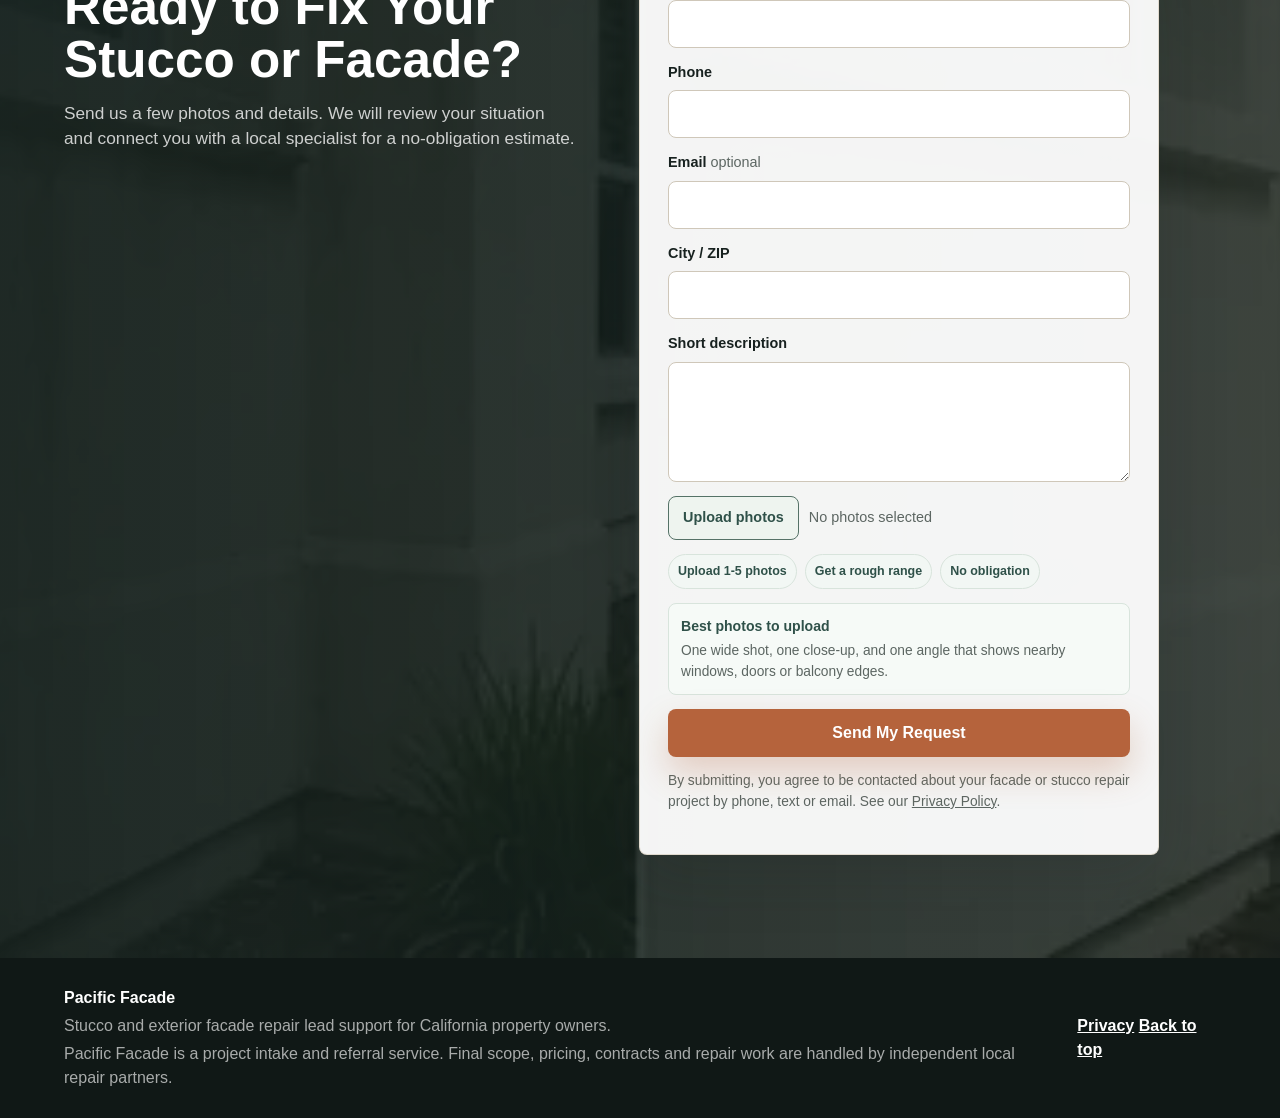
==== commit 80b11d59: "Install GTM on landing page" ====
--- a/index.html
+++ b/index.html
@@ -1,6 +1,13 @@
 <!doctype html>
 <html lang="en">
   <head>
+    <!-- Google Tag Manager -->
+    <script>(function(w,d,s,l,i){w[l]=w[l]||[];w[l].push({'gtm.start':
+    new Date().getTime(),event:'gtm.js'});var f=d.getElementsByTagName(s)[0],
+    j=d.createElement(s),dl=l!='dataLayer'?'&l='+l:'';j.async=true;j.src=
+    'https://www.googletagmanager.com/gtm.js?id='+i+dl;f.parentNode.insertBefore(j,f);
+    })(window,document,'script','dataLayer','GTM-TNQ2K6FK');</script>
+    <!-- End Google Tag Manager -->
     <meta charset="utf-8">
     <meta name="viewport" content="width=device-width, initial-scale=1">
     <title>Pacific Facade | Stucco & Facade Repair in Glendale</title>
@@ -10,6 +17,10 @@
     <link rel="stylesheet" href="overrides.css">
   </head>
   <body>
+    <!-- Google Tag Manager (noscript) -->
+    <noscript><iframe src="https://www.googletagmanager.com/ns.html?id=GTM-TNQ2K6FK"
+    height="0" width="0" style="display:none;visibility:hidden"></iframe></noscript>
+    <!-- End Google Tag Manager (noscript) -->
     <header class="site-header" aria-label="Main navigation">
       <a class="brand" href="#top" aria-label="Pacific Facade home">
         <span class="brand-logo-wrap" aria-hidden="true">
@@ -102,7 +113,7 @@
             <span>One wide shot, one close-up, and one angle that shows nearby windows, doors or balcony edges.</span>
           </div>
           <button class="button button-primary form-submit" type="submit">Get My Free Estimate</button>
-          <p class="form-note">By submitting, you agree to be contacted about your facade or stucco repair project by phone, text or email.</p>
+          <p class="form-note">By submitting, you agree to be contacted about your facade or stucco repair project by phone, text or email. See our <a href="privacy.html">Privacy Policy</a>.</p>
           <p class="form-status" role="status" aria-live="polite"></p>
         </form>
       </section>
@@ -393,7 +404,7 @@
             <span>One wide shot, one close-up, and one angle that shows nearby windows, doors or balcony edges.</span>
           </div>
           <button class="button button-primary form-submit" type="submit">Send My Request</button>
-          <p class="form-note">By submitting, you agree to be contacted about your facade or stucco repair project by phone, text or email.</p>
+          <p class="form-note">By submitting, you agree to be contacted about your facade or stucco repair project by phone, text or email. See our <a href="privacy.html">Privacy Policy</a>.</p>
           <p class="form-status" role="status" aria-live="polite"></p>
         </form>
       </section>
@@ -408,8 +419,12 @@
       <div>
         <strong>Pacific Facade</strong>
         <p>Stucco and exterior facade repair lead support for California property owners.</p>
+        <p class="footer-disclaimer">Pacific Facade is a project intake and referral service. Final scope, pricing, contracts and repair work are handled by independent local repair partners.</p>
       </div>
-      <a href="#top">Back to top</a>
+      <nav class="footer-links" aria-label="Footer links">
+        <a href="privacy.html">Privacy</a>
+        <a href="#top">Back to top</a>
+      </nav>
     </footer>
 
     <script src="script.js"></script>
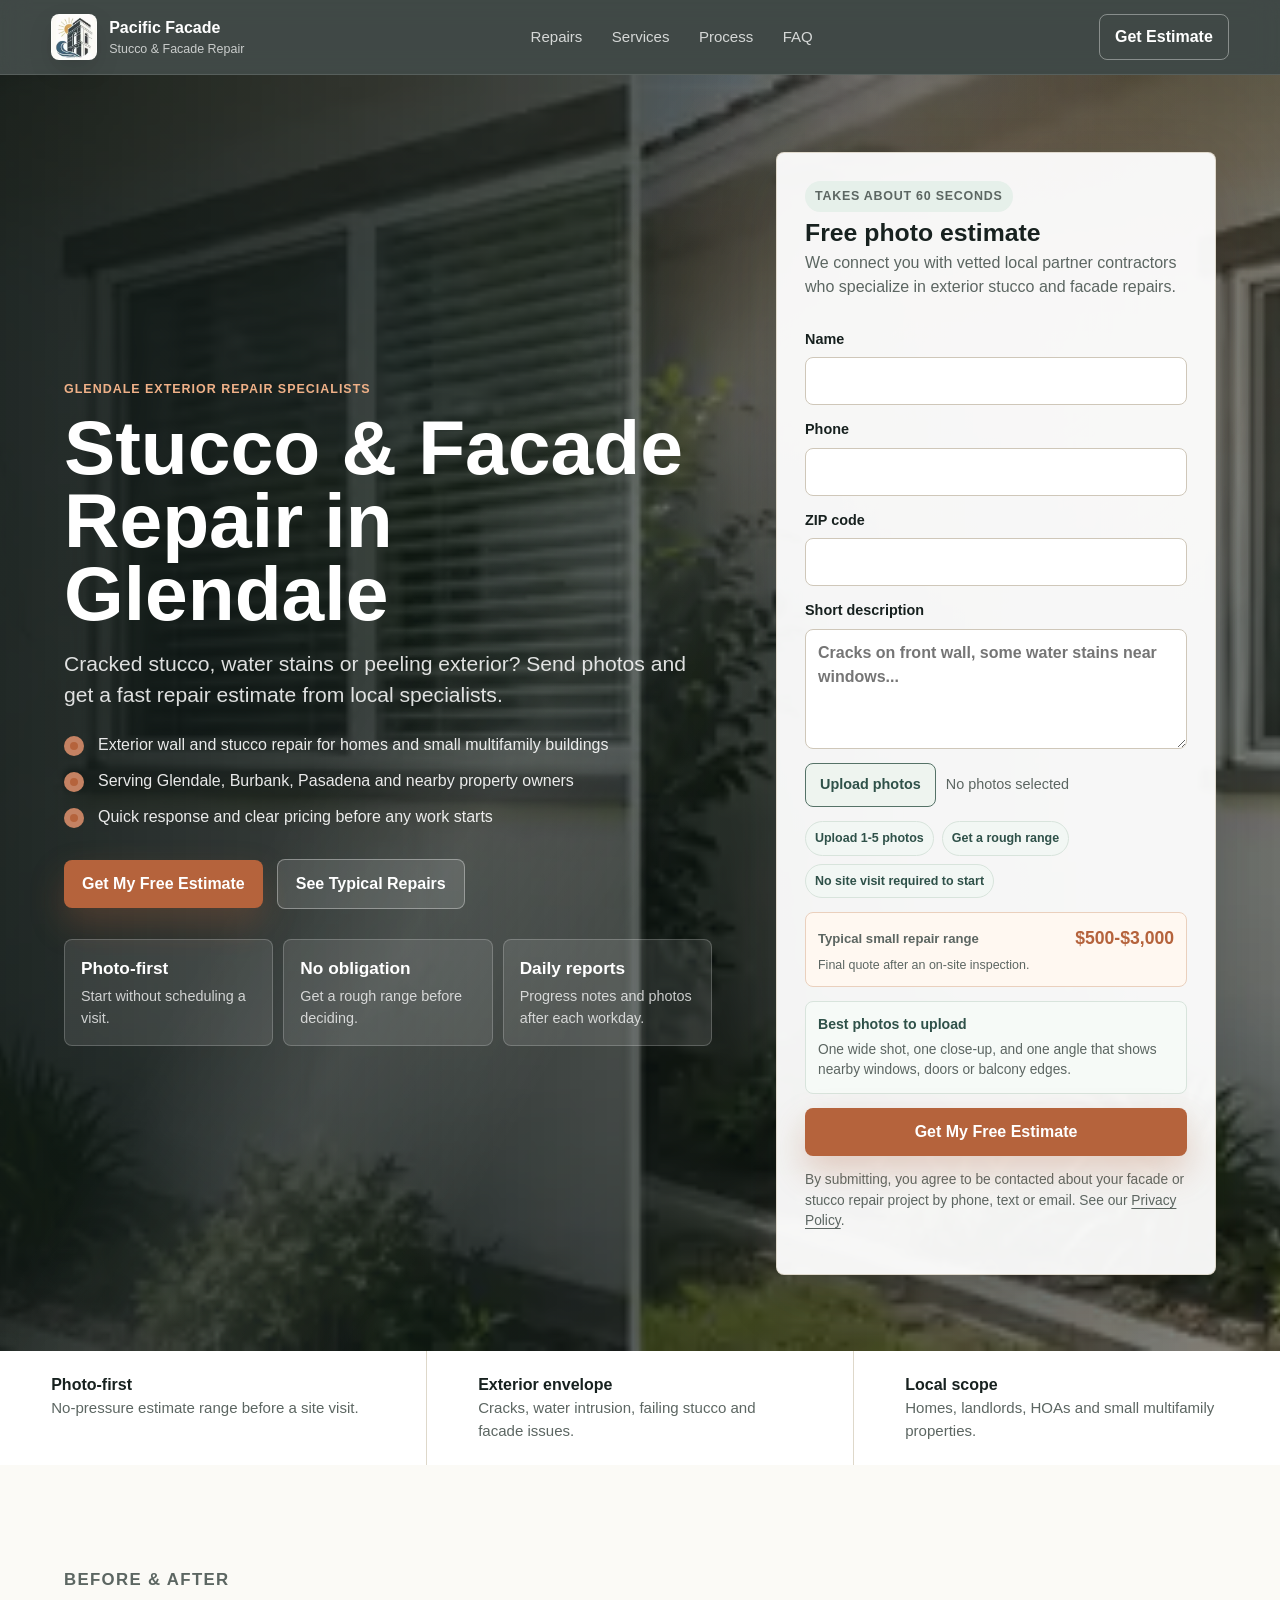
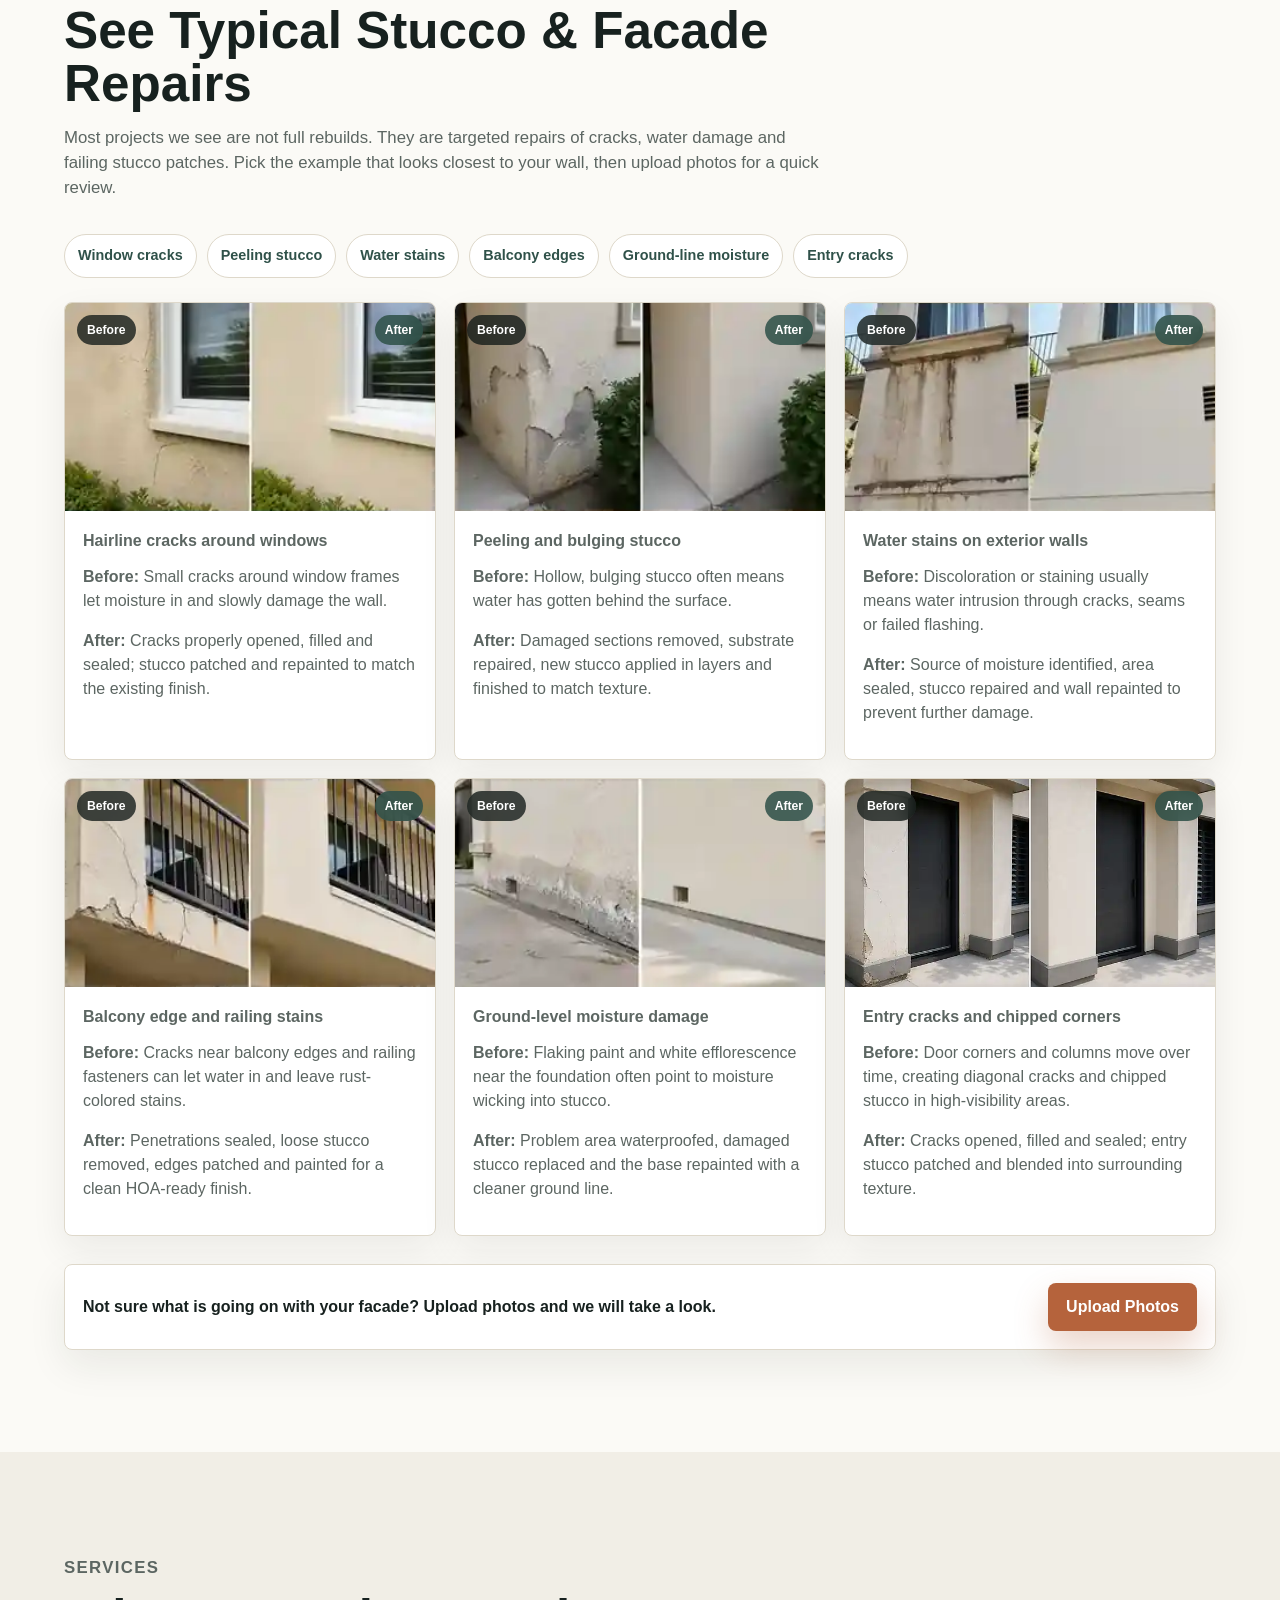
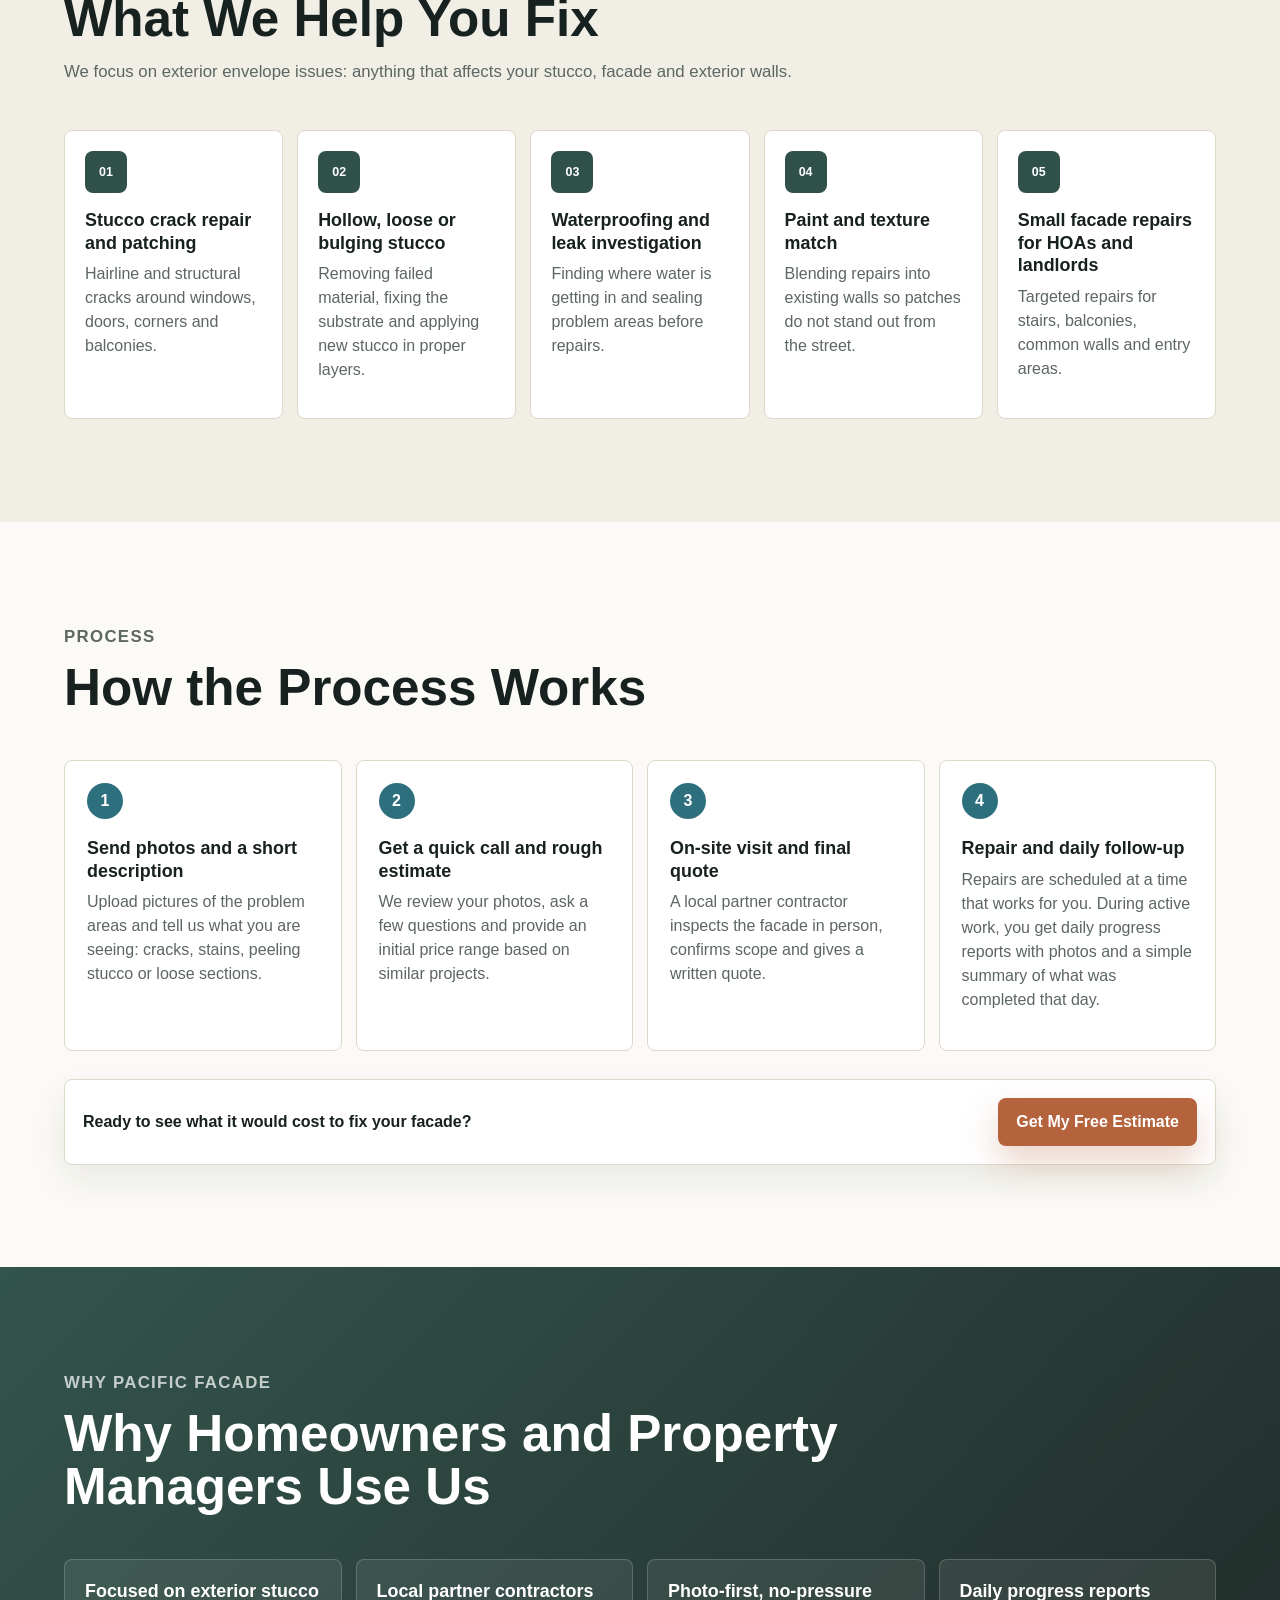
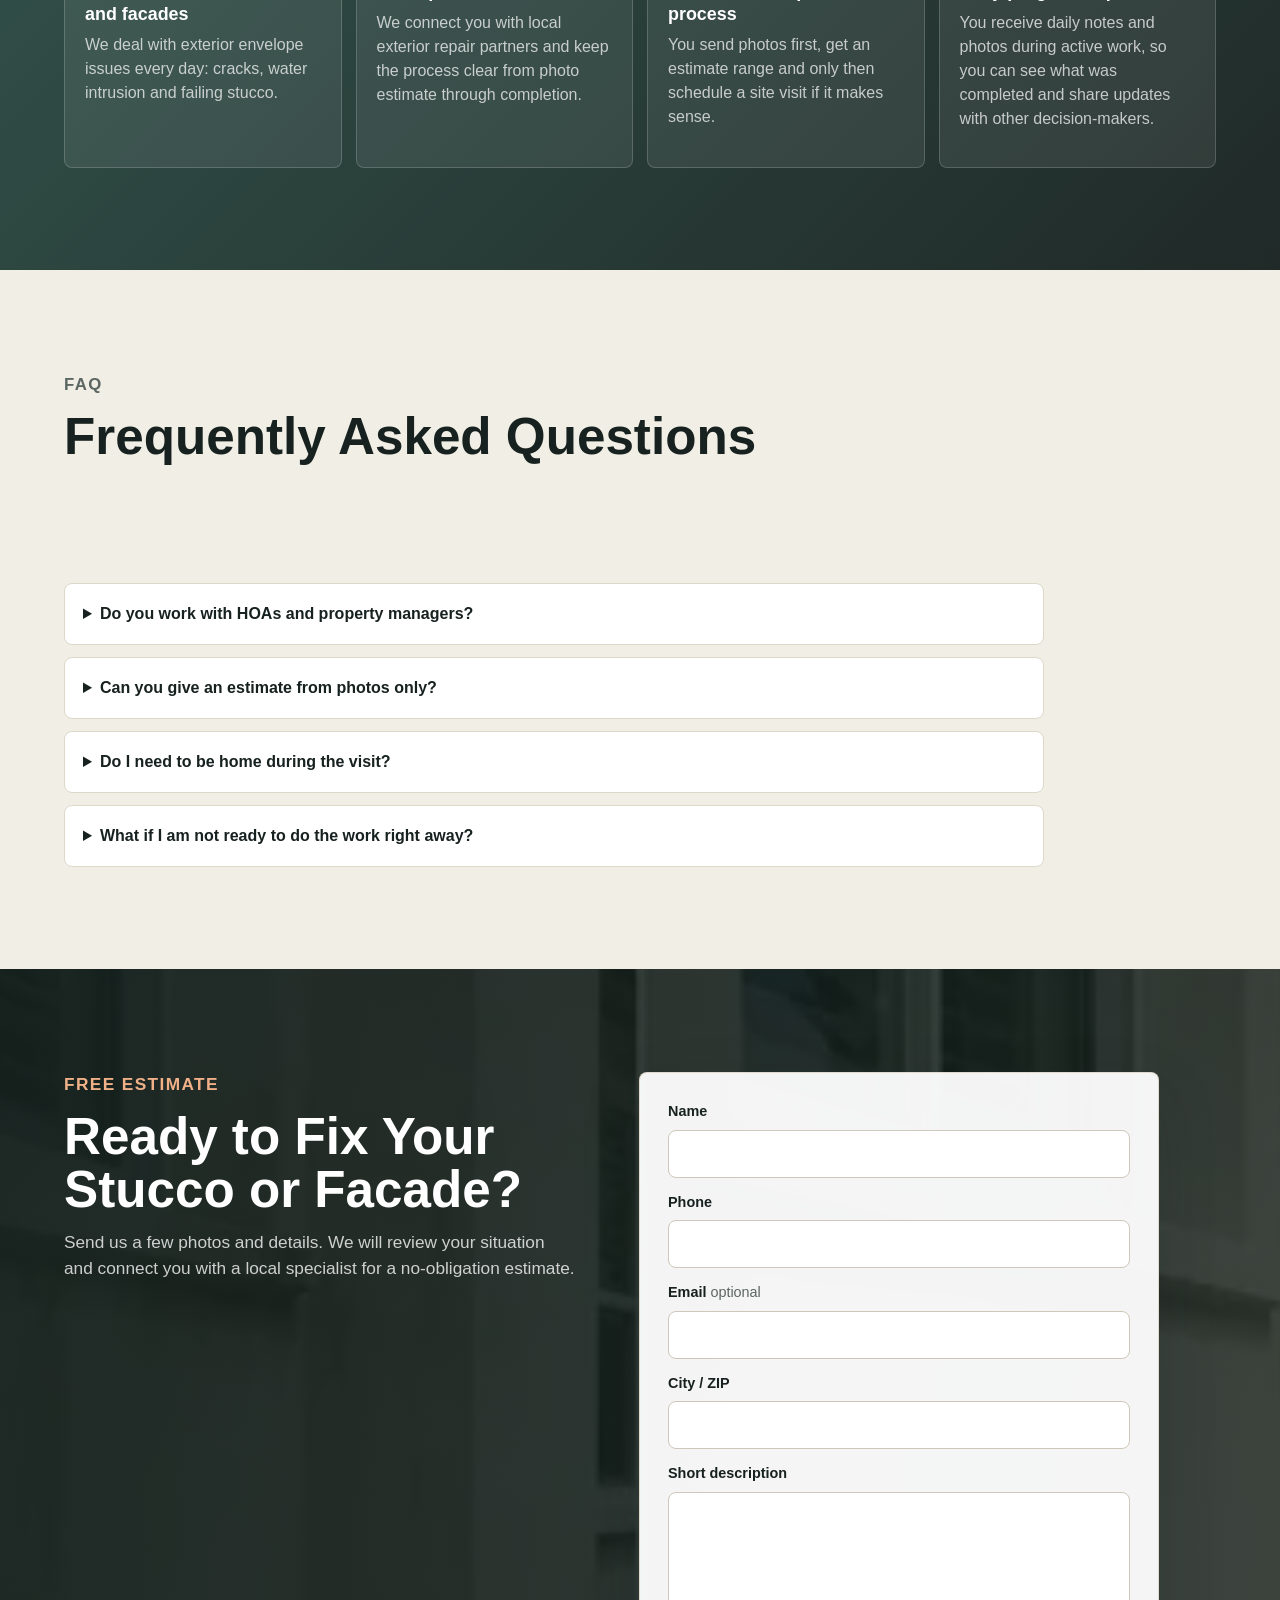
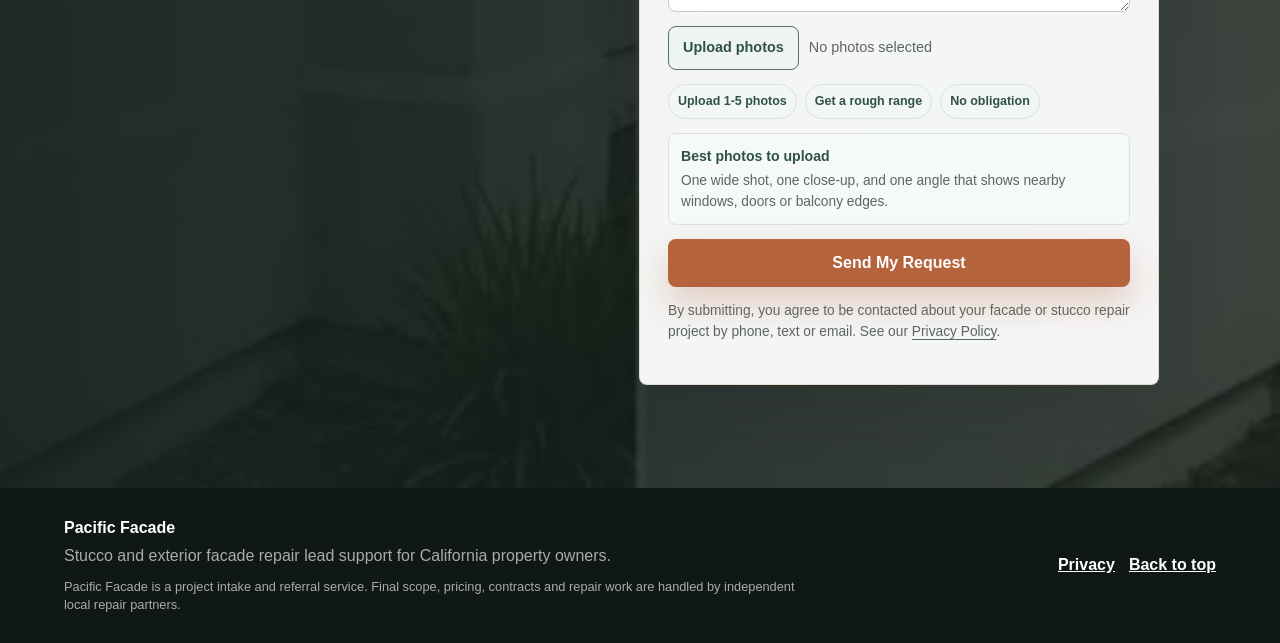
==== commit dcf4abbc: "Remove service area block from landing page" ====
--- a/index.html
+++ b/index.html
@@ -320,19 +320,6 @@
         </div>
       </section>
 
-      <section class="section service-area" id="areas">
-        <div class="section-heading">
-          <p class="eyebrow">California service area</p>
-          <h2>Where We Currently Help</h2>
-          <p>We currently help property owners in these areas:</p>
-        </div>
-        <div class="area-links">
-          <a href="locations/glendale.html">Glendale, Burbank, Pasadena and nearby neighborhoods</a>
-          <a href="locations/san-diego.html">San Diego</a>
-          <a href="locations/sacramento.html">Sacramento</a>
-        </div>
-      </section>
-
       <section class="section faq muted" id="faq">
         <div class="section-heading">
           <p class="eyebrow">FAQ</p>
--- a/overrides.css
+++ b/overrides.css
@@ -140,6 +140,85 @@
   transform: scale(1.035);
 }
 
+.site-footer .footer-disclaimer {
+  max-width: 760px;
+  margin-top: 10px;
+  font-size: 0.8rem;
+  line-height: 1.45;
+}
+
+.form-note a {
+  color: inherit;
+  text-decoration: underline;
+  text-underline-offset: 3px;
+}
+
+.policy-content a {
+  color: var(--sage-dark);
+  font-weight: 800;
+}
+
+.footer-links {
+  display: flex;
+  flex-wrap: wrap;
+  gap: 14px;
+  align-items: center;
+  justify-content: flex-end;
+}
+
+.simple-page {
+  min-height: 100vh;
+  background: var(--paper);
+}
+
+.simple-main {
+  padding: clamp(96px, 12vw, 150px) clamp(18px, 5vw, 74px) clamp(56px, 8vw, 100px);
+}
+
+.simple-hero,
+.policy-content {
+  max-width: 860px;
+  margin: 0 auto;
+}
+
+.simple-hero {
+  color: var(--ink);
+}
+
+.simple-hero .hero-subtitle,
+.policy-content p {
+  color: var(--muted-ink);
+}
+
+.simple-hero .hero-trust {
+  margin-top: 28px;
+}
+
+.policy-content {
+  display: grid;
+  gap: 18px;
+  padding: clamp(24px, 4vw, 44px);
+  border: 1px solid rgba(30, 43, 39, 0.12);
+  border-radius: var(--radius);
+  background: #fff;
+  box-shadow: var(--shadow);
+}
+
+.policy-content h1,
+.policy-content h2,
+.policy-content p {
+  margin: 0;
+}
+
+.policy-content h2 {
+  margin-top: 10px;
+  font-size: 1.22rem;
+}
+
+.policy-date {
+  font-size: 0.92rem;
+}
+
 @media (min-width: 1180px) {
   .hero-content,
   .hero h1 {
